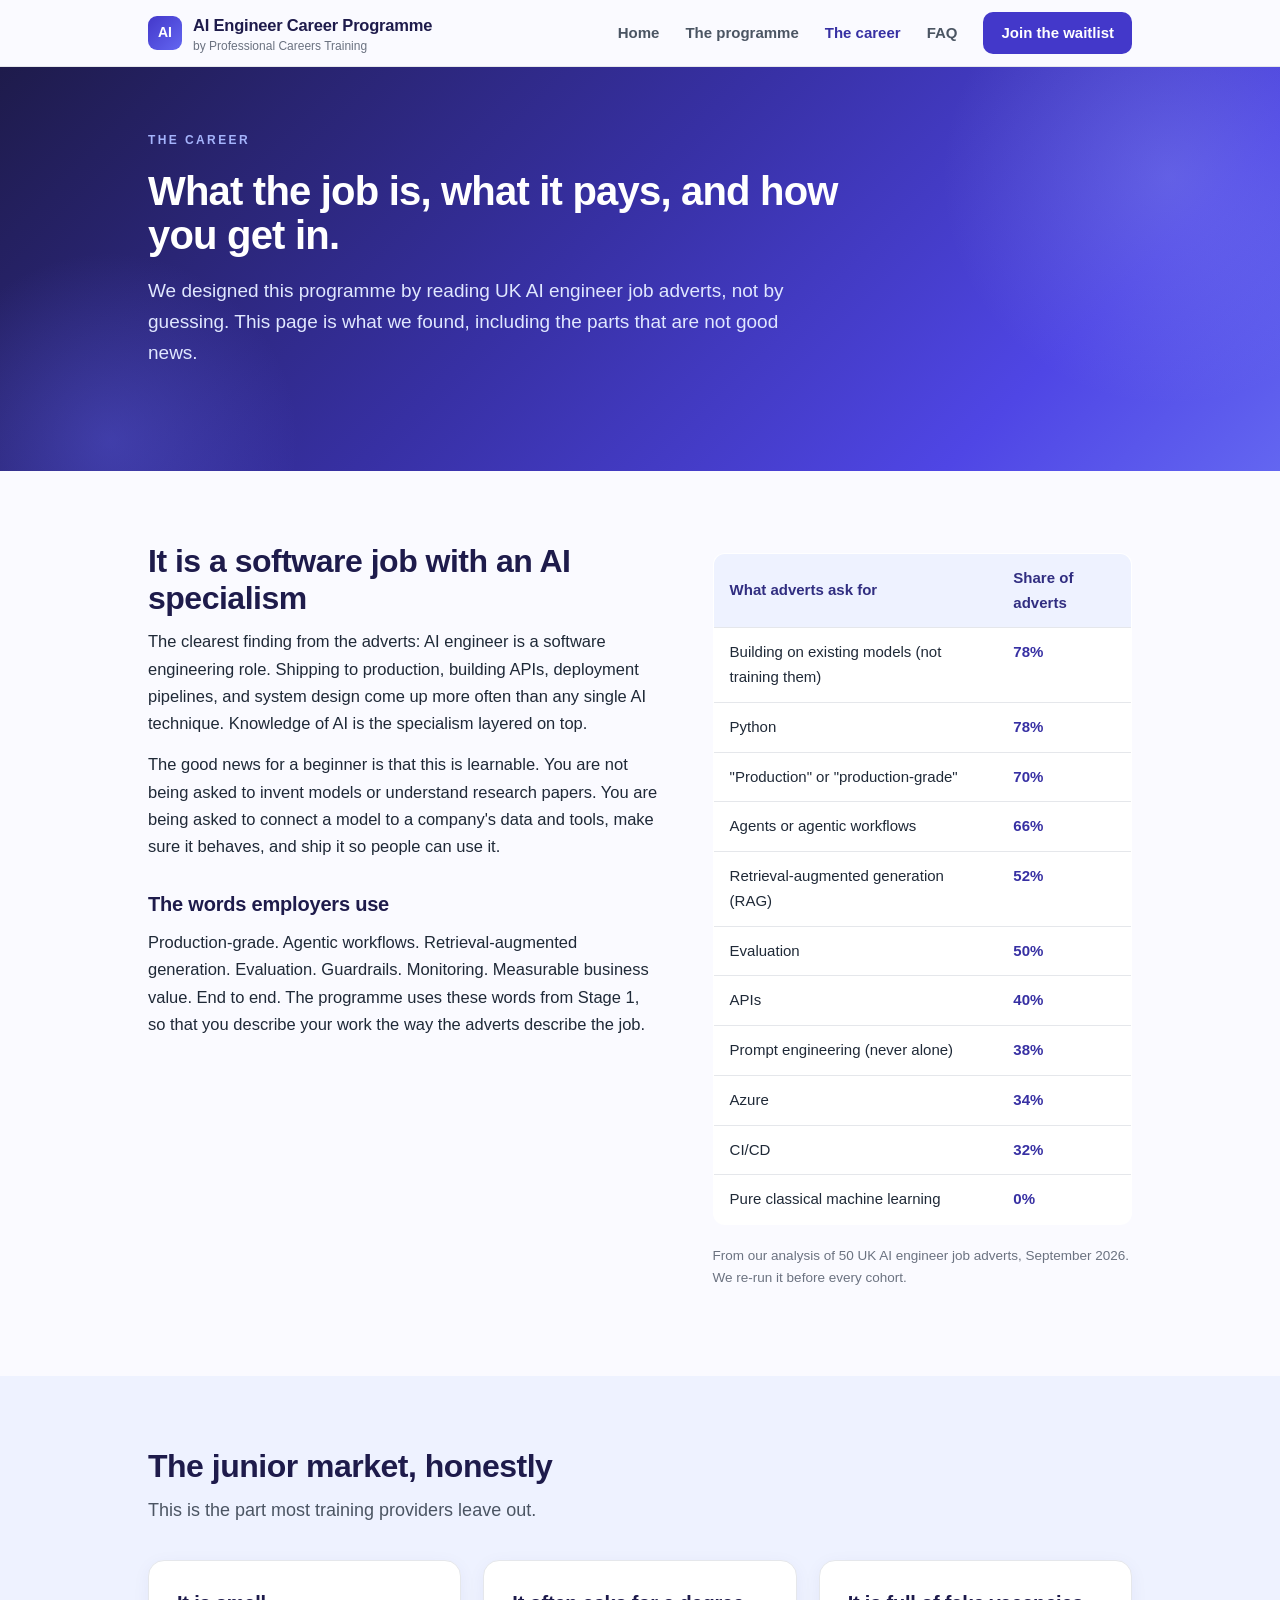
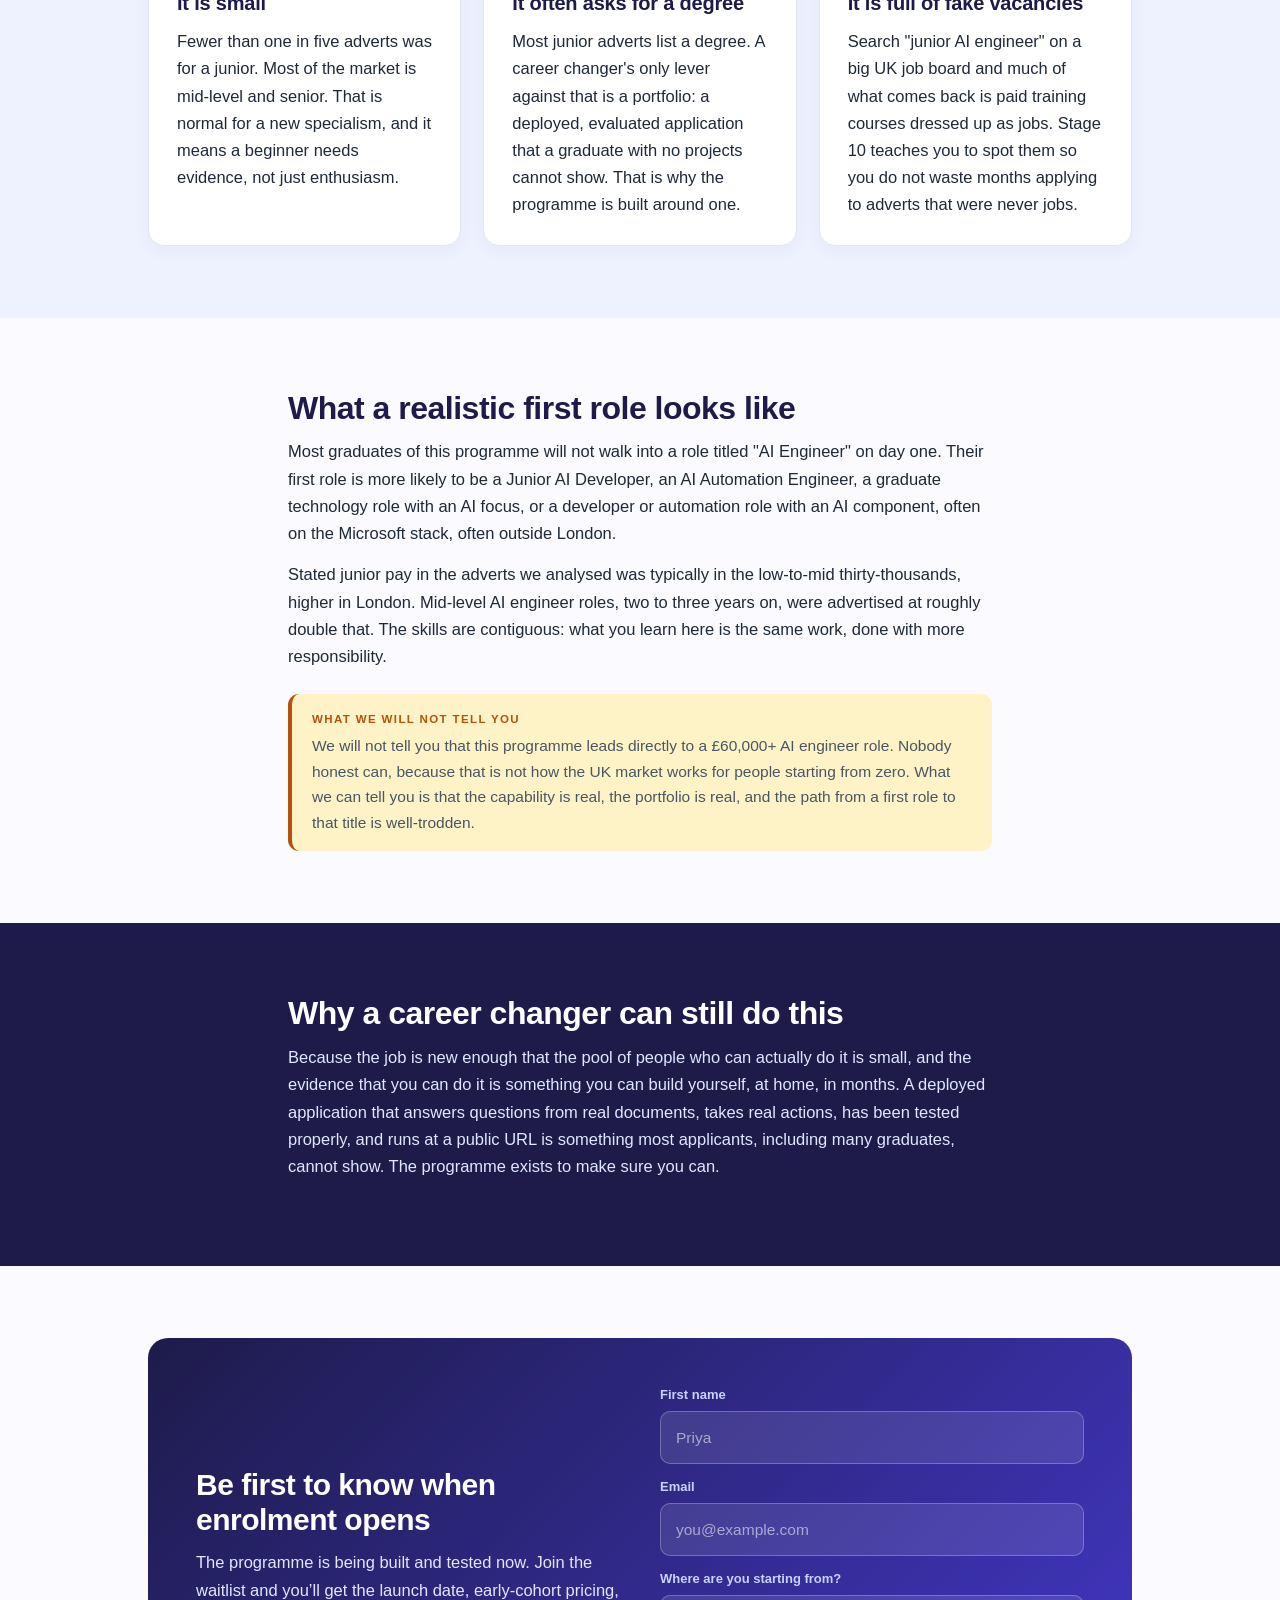
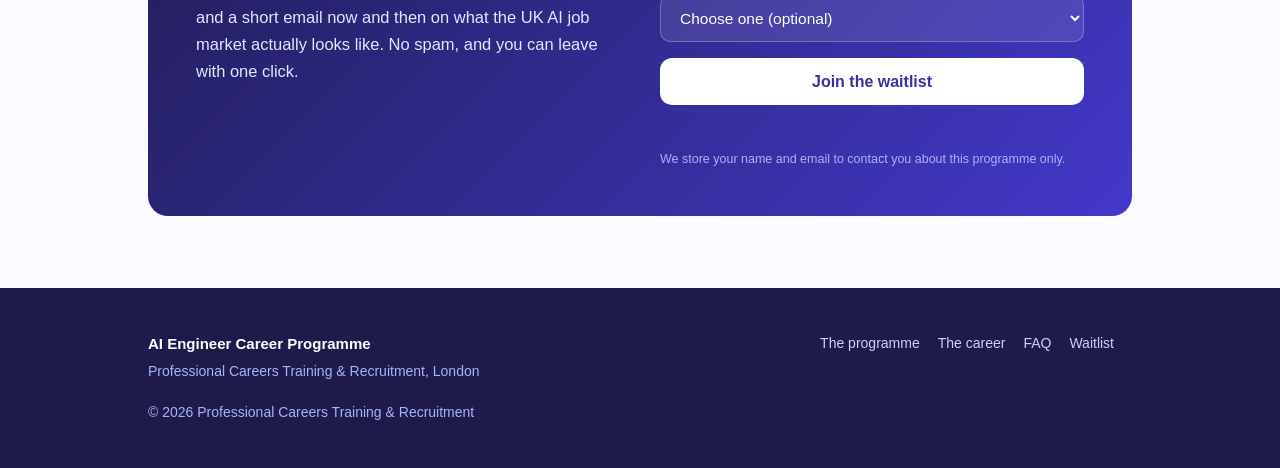
==== career.html @ 94e8b1e7 "Add files via upload" ====
<!DOCTYPE html>
<html lang="en-GB">
<head>
<meta charset="UTF-8">
<meta name="viewport" content="width=device-width, initial-scale=1.0">
<title>The AI engineer career in the UK — an honest picture for beginners</title>
<meta name="description" content="What UK AI engineer jobs really involve, what juniors are paid, why the junior market is hard, and how a career changer gets in anyway. Based on an analysis of real job adverts.">
<meta property="og:title" content="The AI engineer career in the UK — an honest picture for beginners">
<meta property="og:description" content="What UK AI engineer jobs really involve, what juniors are paid, why the junior market is hard, and how a career changer gets in anyway. Based on an analysis of real job adverts.">
<meta property="og:type" content="website">
<link rel="icon" href="/favicon.svg" type="image/svg+xml">
<link rel="stylesheet" href="/styles.css">
</head>
<body>
<header class="nav"><div class="wrap">
  <a class="brand" href="/">
    <span class="mark">AI</span>
    <span>AI Engineer Career Programme<small>by Professional Careers Training</small></span>
  </a>
  <button class="menu-btn" aria-expanded="false" aria-controls="nav-links">Menu</button>
  <nav class="links" id="nav-links">
    <a href="/" >Home</a>
    <a href="/programme" >The programme</a>
    <a href="/career" aria-current="page">The career</a>
    <a href="/faq" >FAQ</a>
    <a class="cta" href="/#waitlist">Join the waitlist</a>
  </nav>
</div></header>

<div class="cover short"><div class="wrap">
  <div class="kicker">The career</div>
  <h1>What the job is, what it pays, and how you get in.</h1>
  <p class="sub">We designed this programme by reading UK AI engineer job adverts, not by guessing. This page is what we found, including the parts that are not good news.</p>
</div></div>

<section><div class="wrap">
  <div class="split">
    <div>
      <h2>It is a software job with an AI specialism</h2>
      <p>The clearest finding from the adverts: AI engineer is a software engineering role. Shipping to production, building APIs, deployment pipelines, and system design come up more often than any single AI technique. Knowledge of AI is the specialism layered on top.</p>
      <p>The good news for a beginner is that this is learnable. You are not being asked to invent models or understand research papers. You are being asked to connect a model to a company's data and tools, make sure it behaves, and ship it so people can use it.</p>
      <h3 style="margin-top:28px">The words employers use</h3>
      <p>Production-grade. Agentic workflows. Retrieval-augmented generation. Evaluation. Guardrails. Monitoring. Measurable business value. End to end. The programme uses these words from Stage 1, so that you describe your work the way the adverts describe the job.</p>
    </div>
    <div>
      <div class="tablewrap"><table>
        <tr><th>What adverts ask for</th><th>Share of adverts</th></tr>
        <tr><td>Building on existing models (not training them)</td><td class="pct">78%</td></tr>
        <tr><td>Python</td><td class="pct">78%</td></tr>
        <tr><td>"Production" or "production-grade"</td><td class="pct">70%</td></tr>
        <tr><td>Agents or agentic workflows</td><td class="pct">66%</td></tr>
        <tr><td>Retrieval-augmented generation (RAG)</td><td class="pct">52%</td></tr>
        <tr><td>Evaluation</td><td class="pct">50%</td></tr>
        <tr><td>APIs</td><td class="pct">40%</td></tr>
        <tr><td>Prompt engineering (never alone)</td><td class="pct">38%</td></tr>
        <tr><td>Azure</td><td class="pct">34%</td></tr>
        <tr><td>CI/CD</td><td class="pct">32%</td></tr>
        <tr><td>Pure classical machine learning</td><td class="pct">0%</td></tr>
      </table></div>
      <p style="font-size:13.5px;color:var(--ink-faint)">From our analysis of 50 UK AI engineer job adverts, September 2026. We re-run it before every cohort.</p>
    </div>
  </div>
</div></section>

<section class="tint"><div class="wrap">
  <h2>The junior market, honestly</h2>
  <p class="lede">This is the part most training providers leave out.</p>
  <div class="grid c3">
    <div class="card"><h3>It is small</h3><p>Fewer than one in five adverts was for a junior. Most of the market is mid-level and senior. That is normal for a new specialism, and it means a beginner needs evidence, not just enthusiasm.</p></div>
    <div class="card"><h3>It often asks for a degree</h3><p>Most junior adverts list a degree. A career changer's only lever against that is a portfolio: a deployed, evaluated application that a graduate with no projects cannot show. That is why the programme is built around one.</p></div>
    <div class="card"><h3>It is full of fake vacancies</h3><p>Search "junior AI engineer" on a big UK job board and much of what comes back is paid training courses dressed up as jobs. Stage 10 teaches you to spot them so you do not waste months applying to adverts that were never jobs.</p></div>
  </div>
</div></section>

<section><div class="wrap narrow">
  <h2>What a realistic first role looks like</h2>
  <p>Most graduates of this programme will not walk into a role titled "AI Engineer" on day one. Their first role is more likely to be a Junior AI Developer, an AI Automation Engineer, a graduate technology role with an AI focus, or a developer or automation role with an AI component, often on the Microsoft stack, often outside London.</p>
  <p>Stated junior pay in the adverts we analysed was typically in the low-to-mid thirty-thousands, higher in London. Mid-level AI engineer roles, two to three years on, were advertised at roughly double that. The skills are contiguous: what you learn here is the same work, done with more responsibility.</p>
  <div class="note warn" style="margin-top:24px">
    <div class="nt">What we will not tell you</div>
    <p>We will not tell you that this programme leads directly to a &pound;60,000+ AI engineer role. Nobody honest can, because that is not how the UK market works for people starting from zero. What we can tell you is that the capability is real, the portfolio is real, and the path from a first role to that title is well-trodden.</p>
  </div>
</div></section>

<section class="dark"><div class="wrap narrow">
  <h2>Why a career changer can still do this</h2>
  <p>Because the job is new enough that the pool of people who can actually do it is small, and the evidence that you can do it is something you can build yourself, at home, in months. A deployed application that answers questions from real documents, takes real actions, has been tested properly, and runs at a public URL is something most applicants, including many graduates, cannot show. The programme exists to make sure you can.</p>
</div></section>

<section id="waitlist"><div class="wrap">
  <div class="waitlist">
    <div>
      <h2>Be first to know when enrolment opens</h2>
      <p>The programme is being built and tested now. Join the waitlist and you’ll get the launch date, early-cohort pricing, and a short email now and then on what the UK AI job market actually looks like. No spam, and you can leave with one click.</p>
    </div>
    <form class="form" id="waitlist-form" novalidate>
      <div class="hp" aria-hidden="true"><input type="text" name="website" tabindex="-1" autocomplete="off"></div>
      <div><label for="wl-name">First name</label><input id="wl-name" name="first_name" type="text" placeholder="Priya" autocomplete="given-name" required></div>
      <div><label for="wl-email">Email</label><input id="wl-email" name="email" type="email" placeholder="you@example.com" autocomplete="email" required></div>
      <div><label for="wl-bg">Where are you starting from?</label>
        <select id="wl-bg" name="background">
          <option value="">Choose one (optional)</option>
          <option>No technical background</option>
          <option>Some Excel or data experience</option>
          <option>Data analyst or similar</option>
          <option>Software developer</option>
          <option>Student or recent graduate</option>
          <option>Other</option>
        </select>
      </div>
      <button class="btn" type="submit">Join the waitlist</button>
      <div class="msg" role="status" aria-live="polite"></div>
      <div class="fine">We store your name and email to contact you about this programme only.</div>
    </form>
  </div>
</div></section>
<footer><div class="wrap">
  <div><b>AI Engineer Career Programme</b>Professional Careers Training &amp; Recruitment, London</div>
  <div><a href="/programme">The programme</a><a href="/career">The career</a><a href="/faq">FAQ</a><a href="/#waitlist">Waitlist</a></div>
  <div>&copy; 2026 Professional Careers Training &amp; Recruitment</div>
</div></footer>
<script src="/app.js"></script>
</body>
</html>
---- styles.css ----
:root{
  --indigo-950:#1e1b4b; --indigo-900:#312e81; --indigo-800:#3730a3; --indigo-700:#4338ca;
  --indigo-600:#4f46e5; --indigo-500:#6366f1; --indigo-400:#818cf8; --indigo-300:#a5b4fc;
  --indigo-100:#e0e7ff; --indigo-50:#eef2ff;
  --ink:#1f2937; --ink-soft:#4b5563; --ink-faint:#6b7280;
  --bg:#fafaff; --card:#ffffff; --line:#e5e7eb;
  --amber:#b45309; --amber-bg:#fef3c7; --green:#15803d; --green-bg:#dcfce7; --red:#b91c1c; --red-bg:#fee2e2;
}
*{box-sizing:border-box;margin:0;padding:0}
html{scroll-behavior:smooth;-webkit-text-size-adjust:100%}
body{font-family:'Segoe UI',-apple-system,BlinkMacSystemFont,'Inter',Roboto,Helvetica,Arial,sans-serif;color:var(--ink);background:var(--bg);line-height:1.65;font-size:16.5px}
.wrap{max-width:1040px;margin:0 auto;padding:0 28px}
.narrow{max-width:760px}
a{color:var(--indigo-700);text-decoration:none;border-bottom:1px solid var(--indigo-100)}
a:hover{border-bottom-color:var(--indigo-500)}
:focus-visible{outline:3px solid var(--indigo-400);outline-offset:3px;border-radius:4px}
img{max-width:100%}
p{margin-bottom:14px}
strong{font-weight:700;color:var(--indigo-950)}

/* nav */
.nav{position:sticky;top:0;z-index:20;background:rgba(250,250,255,.92);backdrop-filter:blur(10px);border-bottom:1px solid var(--line)}
.nav .wrap{display:flex;align-items:center;justify-content:space-between;height:66px}
.brand{display:flex;align-items:center;gap:11px;border:none;font-weight:800;color:var(--indigo-950);font-size:16.5px;letter-spacing:-.2px}
.brand .mark{width:34px;height:34px;border-radius:9px;background:linear-gradient(135deg,var(--indigo-700),var(--indigo-500));color:#fff;display:flex;align-items:center;justify-content:center;font-weight:800;font-size:14px;letter-spacing:0}
.brand small{display:block;font-weight:500;color:var(--ink-faint);font-size:12px;letter-spacing:0;line-height:1.2}
.links{display:flex;gap:26px;align-items:center}
.links a{border:none;font-weight:600;font-size:15px;color:var(--ink-soft);padding:6px 0}
.links a:hover,.links a[aria-current]{color:var(--indigo-800)}
.links a.cta{background:var(--indigo-700);color:#fff;padding:9px 18px;border-radius:10px}
.links a.cta:hover{background:var(--indigo-800)}
.menu-btn{display:none;background:none;border:1px solid var(--line);border-radius:8px;padding:8px 10px;font:inherit;font-weight:600;color:var(--indigo-900);cursor:pointer}

/* hero / cover */
.cover{background:linear-gradient(135deg,var(--indigo-950) 0%,var(--indigo-800) 45%,var(--indigo-600) 80%,var(--indigo-500) 100%);color:#fff;padding:88px 0 96px;position:relative;overflow:hidden}
.cover::after{content:"";position:absolute;top:-120px;right:-120px;width:460px;height:460px;border-radius:50%;background:radial-gradient(circle,rgba(165,180,252,.25),transparent 70%)}
.cover::before{content:"";position:absolute;bottom:-160px;left:-80px;width:380px;height:380px;border-radius:50%;background:radial-gradient(circle,rgba(99,102,241,.35),transparent 70%)}
.cover .wrap{position:relative;z-index:1}
.cover .kicker{letter-spacing:.2em;text-transform:uppercase;font-size:12px;color:var(--indigo-300);font-weight:600;margin-bottom:18px}
.cover h1{font-size:48px;line-height:1.1;font-weight:800;max-width:760px;margin-bottom:18px;letter-spacing:-.8px}
.cover .sub{font-size:19px;color:var(--indigo-100);max-width:660px;font-weight:400;margin-bottom:30px}
.cover.short{padding:64px 0 72px}
.cover.short h1{font-size:40px}
.btn{display:inline-block;border:none;font-weight:700;font-size:16px;padding:14px 26px;border-radius:12px;background:#fff;color:var(--indigo-800);cursor:pointer;font-family:inherit;line-height:1.2;transition:transform .12s ease}
.btn:hover{transform:translateY(-1px);border:none}
.btn.primary{background:var(--indigo-700);color:#fff}
.btn.primary:hover{background:var(--indigo-800)}
.btn.ghost{background:transparent;color:#fff;border:1.5px solid rgba(255,255,255,.55);margin-left:10px}
.btn.ghost:hover{border-color:#fff}
.cover .meta{display:flex;gap:34px;flex-wrap:wrap;font-size:13.5px;color:var(--indigo-300);margin-top:40px}
.cover .meta b{color:#fff;font-weight:600;display:block;font-size:15px}

/* stat strip */
.strip{background:var(--card);border:1px solid var(--line);border-radius:16px;padding:22px 30px;margin:-52px auto 0;position:relative;z-index:2;box-shadow:0 12px 40px rgba(49,46,129,.10);display:flex;flex-wrap:wrap}
.strip .cell{padding:8px 22px;border-left:1px solid var(--line);flex:1;min-width:150px}
.strip .cell:first-child{border-left:none;padding-left:0}
.strip .v{font-size:26px;font-weight:800;color:var(--indigo-800);letter-spacing:-.5px;line-height:1.1}
.strip .l{font-size:13px;color:var(--ink-faint);margin-top:4px;line-height:1.35}

/* sections */
section{padding:72px 0}
section.tint{background:var(--indigo-50)}
section.dark{background:var(--indigo-950);color:var(--indigo-100)}
section.dark h2{color:#fff}
section.dark p{color:var(--indigo-100)}
h2{font-size:32px;font-weight:800;color:var(--indigo-950);letter-spacing:-.5px;line-height:1.15;margin-bottom:12px;max-width:720px}
h3{font-size:20px;font-weight:800;color:var(--indigo-950);letter-spacing:-.2px;margin-bottom:8px}
p.lede{color:var(--ink-soft);font-size:18px;margin-bottom:34px;max-width:680px}
.grid{display:grid;gap:22px}
.grid.c2{grid-template-columns:repeat(2,1fr)}
.grid.c3{grid-template-columns:repeat(3,1fr)}
.card{background:var(--card);border:1px solid var(--line);border-radius:16px;padding:26px 28px;box-shadow:0 4px 18px rgba(49,46,129,.05)}
.card p:last-child{margin-bottom:0}
.card .ic{width:40px;height:40px;border-radius:10px;background:var(--indigo-50);border:1px solid var(--indigo-100);color:var(--indigo-700);display:flex;align-items:center;justify-content:center;font-weight:800;margin-bottom:16px;font-size:15px}
ul.plain{list-style:none}
ul.plain li{position:relative;padding-left:26px;margin-bottom:9px}
ul.plain li::before{content:"";position:absolute;left:0;top:10px;width:14px;height:14px;border-radius:50%;background:var(--indigo-500);border:3px solid var(--indigo-100)}

/* two-column intro */
.split{display:grid;grid-template-columns:1.1fr .9fr;gap:52px;align-items:start}
.quote{background:linear-gradient(135deg,var(--indigo-950),var(--indigo-700));color:#fff;border-radius:16px;padding:32px 34px}
.quote .vt{font-size:12px;letter-spacing:.2em;text-transform:uppercase;color:var(--indigo-300);font-weight:700;margin-bottom:12px}
.quote p{color:var(--indigo-100);font-size:17px;margin-bottom:12px}
.quote p.big{color:#fff;font-size:21px;font-weight:700;line-height:1.4;letter-spacing:-.2px}
.quote p:last-child{margin-bottom:0}

/* journey */
.journey{position:relative;padding-left:34px;margin-top:10px}
.journey::before{content:"";position:absolute;left:13px;top:8px;bottom:8px;width:3px;border-radius:3px;background:linear-gradient(180deg,var(--indigo-300),var(--indigo-700))}
.module{position:relative;background:var(--card);border:1px solid var(--line);border-radius:16px;padding:28px 32px;margin-bottom:24px;box-shadow:0 4px 18px rgba(49,46,129,.05)}
.module::before{content:"";position:absolute;left:-27px;top:34px;width:15px;height:15px;border-radius:50%;background:var(--indigo-500);border:3px solid var(--indigo-100)}
.module .head{display:flex;align-items:flex-start;gap:16px;margin-bottom:10px;flex-wrap:wrap}
.module .num{background:linear-gradient(135deg,var(--indigo-700),var(--indigo-500));color:#fff;font-weight:800;font-size:17px;width:44px;height:44px;border-radius:12px;display:flex;align-items:center;justify-content:center;flex-shrink:0}
.module h3{font-size:22px;font-weight:800;letter-spacing:-.3px;color:var(--indigo-950);line-height:1.25;flex:1;min-width:220px;margin:0}
.module h3 .tag{display:block;font-size:12.5px;font-weight:700;letter-spacing:.1em;text-transform:uppercase;color:var(--indigo-500);margin-bottom:3px}
.chip{display:inline-block;font-size:12px;font-weight:700;color:var(--indigo-700);background:var(--indigo-50);border:1px solid var(--indigo-100);border-radius:20px;padding:4px 13px;white-space:nowrap;margin-top:6px}
.chip.flag{background:var(--indigo-700);color:#fff;border-color:var(--indigo-700)}
.module p{margin-bottom:12px}
.module ul{margin:0 0 12px 20px}
.module li{margin-bottom:4px}
.build{border-radius:11px;padding:13px 18px;margin-top:12px;border-left:4px solid var(--green);background:var(--green-bg);font-size:15px}
.build .nt{font-size:11.5px;font-weight:800;letter-spacing:.12em;text-transform:uppercase;color:var(--green);margin-bottom:3px}
.build p{margin:0;color:var(--ink-soft)}
.note{border-radius:11px;padding:16px 20px;border-left:4px solid var(--indigo-600);background:var(--indigo-50);font-size:15.5px}
.note.warn{border-color:var(--amber);background:var(--amber-bg)}
.note .nt{font-size:11.5px;font-weight:800;letter-spacing:.12em;text-transform:uppercase;color:var(--indigo-700);margin-bottom:4px}
.note.warn .nt{color:var(--amber)}
.note p{margin:0;color:var(--ink-soft)}

/* tables */
table{width:100%;border-collapse:collapse;font-size:15px;margin:10px 0 20px;background:var(--card);border:1px solid var(--line);border-radius:12px;overflow:hidden}
th{text-align:left;background:var(--indigo-50);color:var(--indigo-900);font-weight:700;padding:12px 16px;border-bottom:1px solid var(--line)}
td{padding:12px 16px;border-bottom:1px solid var(--line);vertical-align:top}
tr:last-child td{border-bottom:none}
td.pct{white-space:nowrap;color:var(--indigo-800);font-weight:700}
.tablewrap{overflow-x:auto}

/* faq */
details{background:var(--card);border:1px solid var(--line);border-radius:14px;margin-bottom:12px;padding:0 24px}
summary{cursor:pointer;font-weight:700;color:var(--indigo-950);padding:18px 0;list-style:none;display:flex;justify-content:space-between;gap:16px;font-size:17px}
summary::-webkit-details-marker{display:none}
summary::after{content:"+";color:var(--indigo-500);font-weight:800;font-size:22px;line-height:1}
details[open] summary::after{content:"–"}
details .body{padding:0 0 20px;color:var(--ink-soft)}
details .body p:last-child{margin-bottom:0}

/* waitlist */
.waitlist{background:linear-gradient(135deg,var(--indigo-950),var(--indigo-700));color:#fff;border-radius:20px;padding:46px 48px;display:grid;grid-template-columns:1fr 1fr;gap:40px;align-items:center}
.waitlist h2{color:#fff;font-size:30px}
.waitlist p{color:var(--indigo-100);margin-bottom:0}
.form{display:grid;gap:12px}
.form label{font-size:13px;font-weight:700;color:var(--indigo-200,#c7d2fe);display:block;margin-bottom:5px}
.form input,.form select{width:100%;padding:13px 15px;border-radius:10px;border:1px solid rgba(255,255,255,.25);background:rgba(255,255,255,.1);color:#fff;font:inherit;font-size:15.5px}
.form input::placeholder{color:rgba(255,255,255,.55)}
.form select option{color:var(--ink)}
.form input:focus,.form select:focus{outline:2px solid #fff;outline-offset:1px;background:rgba(255,255,255,.16)}
.form .btn{margin-top:4px;width:100%}
.form .msg{font-size:14px;min-height:20px;color:var(--indigo-100)}
.form .msg.ok{color:#bbf7d0;font-weight:600}
.form .msg.err{color:#fecaca;font-weight:600}
.form .fine{font-size:12.5px;color:var(--indigo-300)}
.hp{position:absolute;left:-9999px;opacity:0;height:0;width:0}

/* footer */
footer{background:var(--indigo-950);color:var(--indigo-300);padding:44px 0;font-size:14px}
footer .wrap{display:flex;justify-content:space-between;flex-wrap:wrap;gap:18px;align-items:flex-start}
footer b{color:#fff;display:block;margin-bottom:4px;font-size:15px}
footer a{color:var(--indigo-200,#c7d2fe);border:none;margin-right:18px}
footer a:hover{color:#fff}

@media (max-width:860px){
  .grid.c2,.grid.c3,.split,.waitlist{grid-template-columns:1fr}
  .cover h1{font-size:36px}
  .cover.short h1{font-size:32px}
  .cover{padding:64px 0 76px}
  section{padding:54px 0}
  h2{font-size:27px}
  .journey{padding-left:0}
  .journey::before,.module::before{display:none}
  .module{padding:22px 22px}
  .waitlist{padding:34px 26px}
  .strip{padding:16px 20px}
  .strip .cell{min-width:45%;padding:10px 14px}
  .strip .cell:first-child{padding-left:14px}
  .links{display:none;position:absolute;top:66px;left:0;right:0;background:#fff;flex-direction:column;align-items:stretch;gap:0;border-bottom:1px solid var(--line);padding:8px 28px 16px}
  .links.open{display:flex}
  .links a{padding:12px 0;border-bottom:1px solid var(--line)}
  .links a.cta{margin-top:12px;text-align:center;border:none}
  .menu-btn{display:block}
  .btn.ghost{margin-left:0;margin-top:10px}
}
@media (prefers-reduced-motion:reduce){html{scroll-behavior:auto}.btn{transition:none}}
@media (max-width:860px){.brand{font-size:14.5px}.brand small{display:none}.nav .wrap{height:60px}.links{top:60px}}
.cover .meta{max-width:820px}
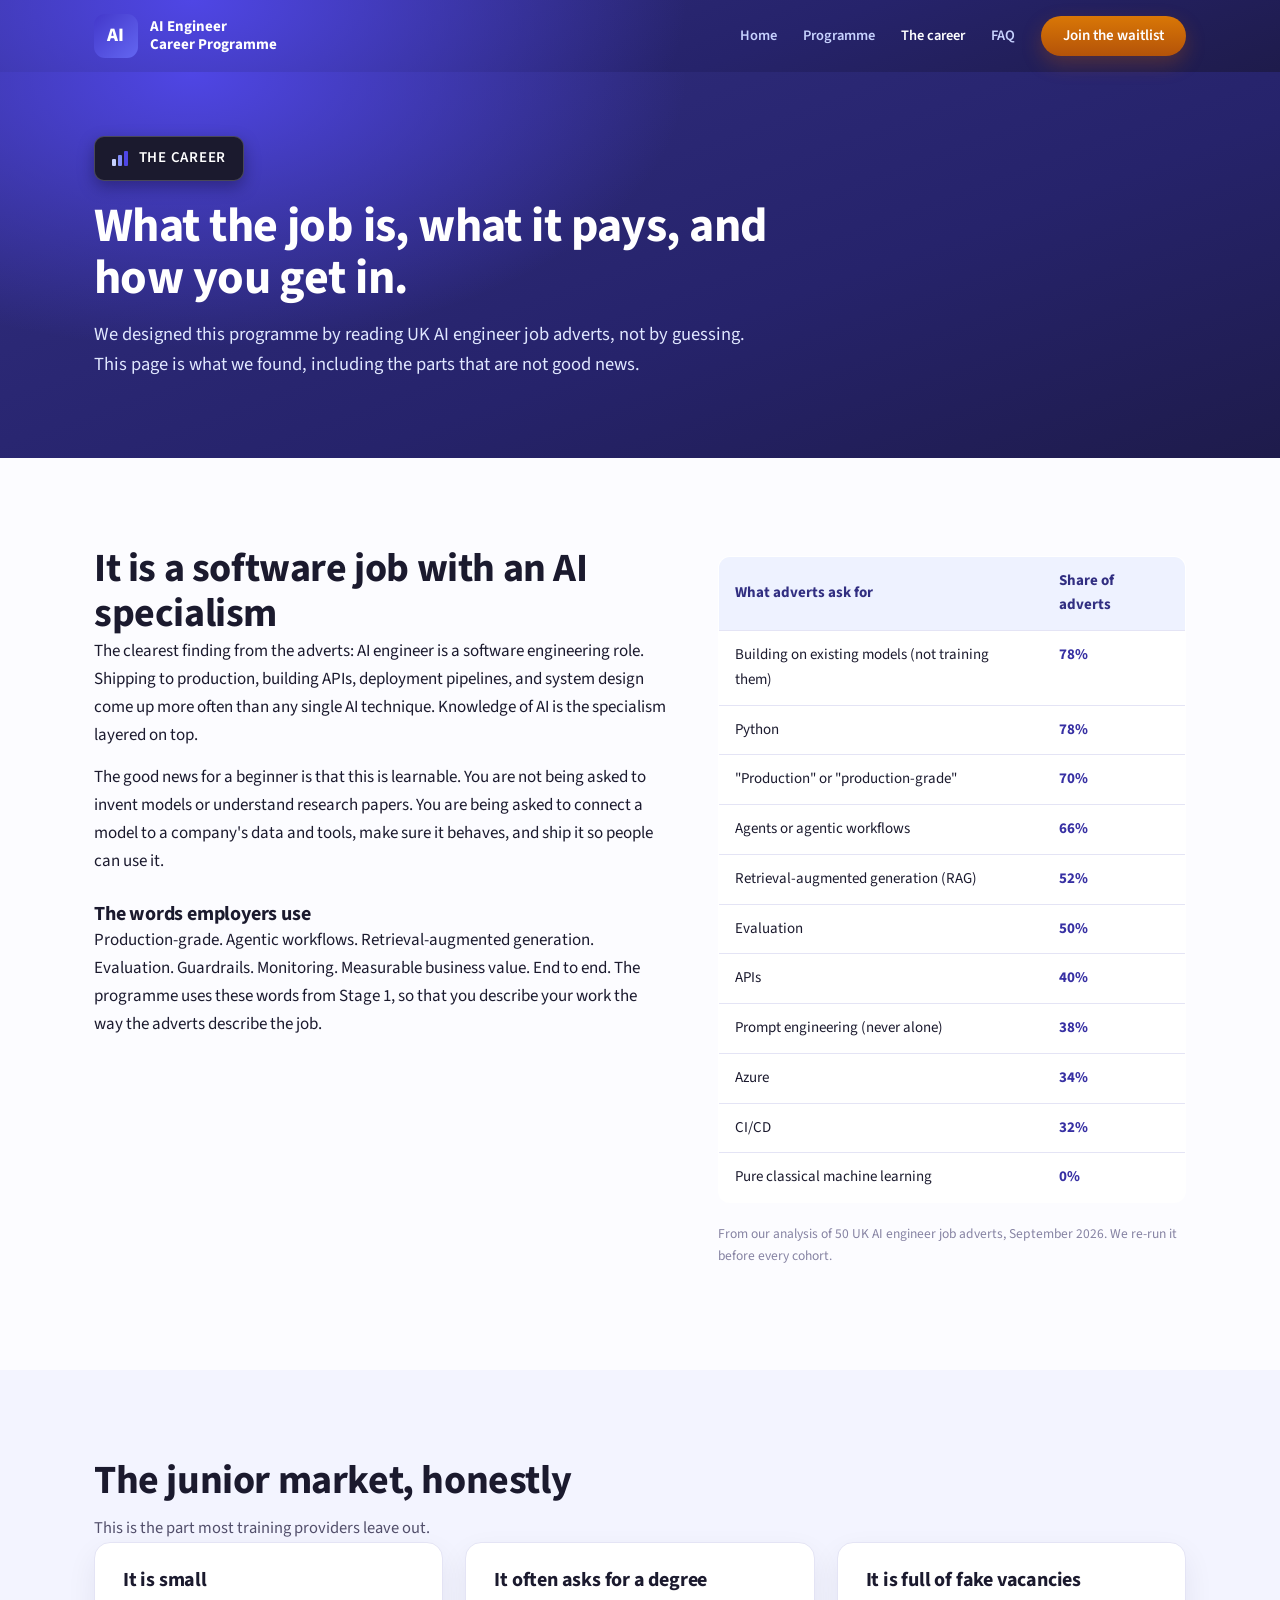
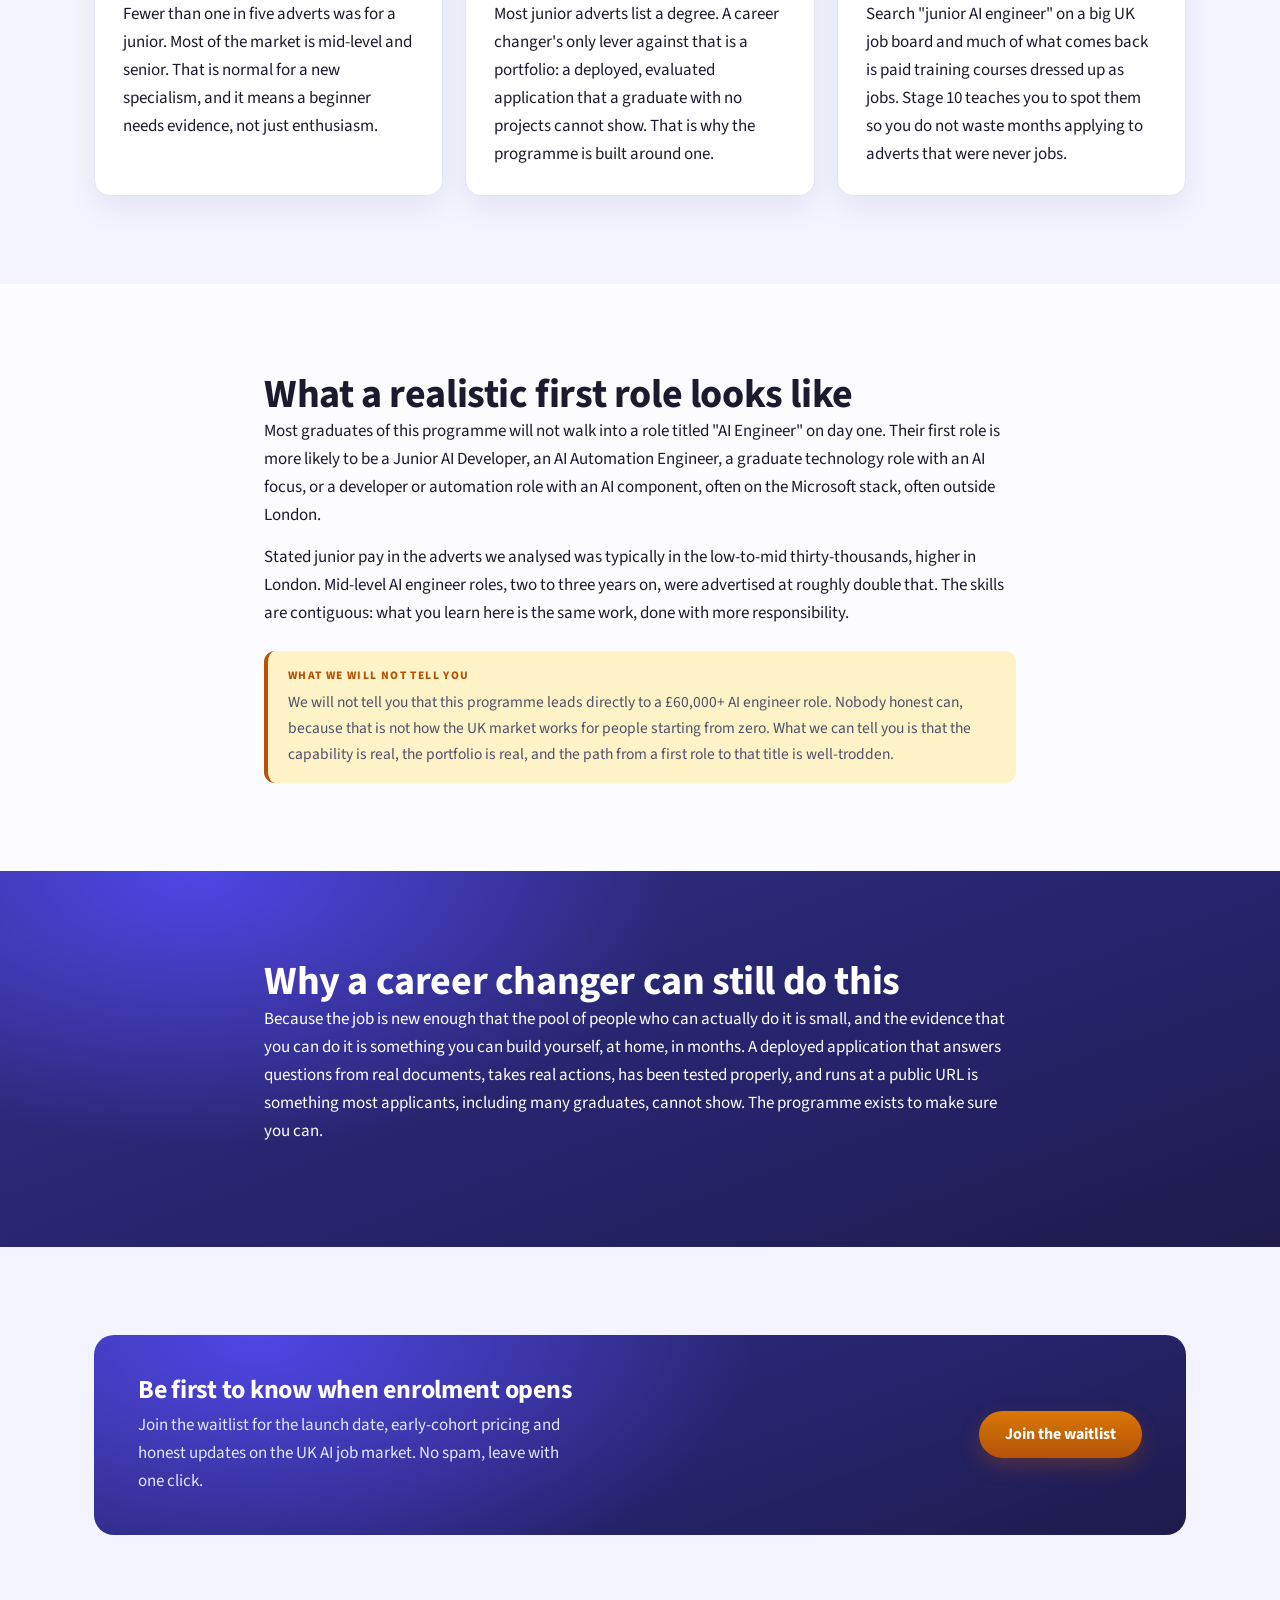
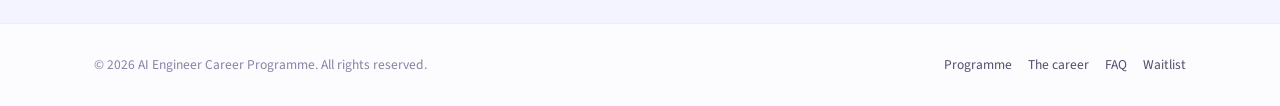
==== commit 661dd5f6: "Sync repo with live Vercel production deploy Updates pages, styles and script, and adds waitlist pag" ====
--- a/career.html
+++ b/career.html
@@ -8,117 +8,91 @@
 <meta property="og:title" content="The AI engineer career in the UK — an honest picture for beginners">
 <meta property="og:description" content="What UK AI engineer jobs really involve, what juniors are paid, why the junior market is hard, and how a career changer gets in anyway. Based on an analysis of real job adverts.">
 <meta property="og:type" content="website">
+<meta property="og:image" content="/img/hero.jpg">
 <link rel="icon" href="/favicon.svg" type="image/svg+xml">
+<link rel="preconnect" href="https://fonts.googleapis.com">
+<link rel="preconnect" href="https://fonts.gstatic.com" crossorigin>
+<link href="https://fonts.googleapis.com/css2?family=Source+Sans+3:ital,wght@0,300..800;1,400&display=swap" rel="stylesheet">
 <link rel="stylesheet" href="/styles.css">
 </head>
 <body>
-<header class="nav"><div class="wrap">
-  <a class="brand" href="/">
-    <span class="mark">AI</span>
-    <span>AI Engineer Career Programme<small>by Professional Careers Training</small></span>
-  </a>
+<header class="site-header"><div class="container">
+  <a class="logo" href="/" aria-label="AI Engineer Career Programme home"><span class="mark" aria-hidden="true">AI</span><span class="name">AI Engineer<br>Career Programme</span></a>
   <button class="menu-btn" aria-expanded="false" aria-controls="nav-links">Menu</button>
-  <nav class="links" id="nav-links">
-    <a href="/" >Home</a>
-    <a href="/programme" >The programme</a>
+  <nav id="nav-links">
+    <a href="/">Home</a>
+    <a href="/programme">Programme</a>
     <a href="/career" aria-current="page">The career</a>
-    <a href="/faq" >FAQ</a>
-    <a class="cta" href="/#waitlist">Join the waitlist</a>
+    <a href="/faq">FAQ</a>
+    <a class="btn btn-accent" href="/waitlist">Join the waitlist</a>
   </nav>
 </div></header>
-
-<div class="cover short"><div class="wrap">
-  <div class="kicker">The career</div>
-  <h1>What the job is, what it pays, and how you get in.</h1>
-  <p class="sub">We designed this programme by reading UK AI engineer job adverts, not by guessing. This page is what we found, including the parts that are not good news.</p>
+<div class="cover"><div class="container">
+<span class="badge on-dark"><i><span></span><span></span><span></span></i>The career</span>
+<h1>What the job is, what it pays, and how you get in.</h1>
+<p class="sub">We designed this programme by reading UK AI engineer job adverts, not by guessing. This page is what we found, including the parts that are not good news.</p>
 </div></div>
-
-<section><div class="wrap">
-  <div class="split">
-    <div>
-      <h2>It is a software job with an AI specialism</h2>
-      <p>The clearest finding from the adverts: AI engineer is a software engineering role. Shipping to production, building APIs, deployment pipelines, and system design come up more often than any single AI technique. Knowledge of AI is the specialism layered on top.</p>
-      <p>The good news for a beginner is that this is learnable. You are not being asked to invent models or understand research papers. You are being asked to connect a model to a company's data and tools, make sure it behaves, and ship it so people can use it.</p>
-      <h3 style="margin-top:28px">The words employers use</h3>
-      <p>Production-grade. Agentic workflows. Retrieval-augmented generation. Evaluation. Guardrails. Monitoring. Measurable business value. End to end. The programme uses these words from Stage 1, so that you describe your work the way the adverts describe the job.</p>
-    </div>
-    <div>
-      <div class="tablewrap"><table>
-        <tr><th>What adverts ask for</th><th>Share of adverts</th></tr>
-        <tr><td>Building on existing models (not training them)</td><td class="pct">78%</td></tr>
-        <tr><td>Python</td><td class="pct">78%</td></tr>
-        <tr><td>"Production" or "production-grade"</td><td class="pct">70%</td></tr>
-        <tr><td>Agents or agentic workflows</td><td class="pct">66%</td></tr>
-        <tr><td>Retrieval-augmented generation (RAG)</td><td class="pct">52%</td></tr>
-        <tr><td>Evaluation</td><td class="pct">50%</td></tr>
-        <tr><td>APIs</td><td class="pct">40%</td></tr>
-        <tr><td>Prompt engineering (never alone)</td><td class="pct">38%</td></tr>
-        <tr><td>Azure</td><td class="pct">34%</td></tr>
-        <tr><td>CI/CD</td><td class="pct">32%</td></tr>
-        <tr><td>Pure classical machine learning</td><td class="pct">0%</td></tr>
-      </table></div>
-      <p style="font-size:13.5px;color:var(--ink-faint)">From our analysis of 50 UK AI engineer job adverts, September 2026. We re-run it before every cohort.</p>
-    </div>
+<section><div class="container">
+<div class="split">
+<div>
+<h2>It is a software job with an AI specialism</h2>
+<p>The clearest finding from the adverts: AI engineer is a software engineering role. Shipping to production, building APIs, deployment pipelines, and system design come up more often than any single AI technique. Knowledge of AI is the specialism layered on top.</p>
+<p>The good news for a beginner is that this is learnable. You are not being asked to invent models or understand research papers. You are being asked to connect a model to a company's data and tools, make sure it behaves, and ship it so people can use it.</p>
+<h3 style="margin-top:28px">The words employers use</h3>
+<p>Production-grade. Agentic workflows. Retrieval-augmented generation. Evaluation. Guardrails. Monitoring. Measurable business value. End to end. The programme uses these words from Stage 1, so that you describe your work the way the adverts describe the job.</p>
+</div>
+<div>
+<div class="tablewrap"><table>
+<tr><th>What adverts ask for</th><th>Share of adverts</th></tr>
+<tr><td>Building on existing models (not training them)</td><td class="pct">78%</td></tr>
+<tr><td>Python</td><td class="pct">78%</td></tr>
+<tr><td>"Production" or "production-grade"</td><td class="pct">70%</td></tr>
+<tr><td>Agents or agentic workflows</td><td class="pct">66%</td></tr>
+<tr><td>Retrieval-augmented generation (RAG)</td><td class="pct">52%</td></tr>
+<tr><td>Evaluation</td><td class="pct">50%</td></tr>
+<tr><td>APIs</td><td class="pct">40%</td></tr>
+<tr><td>Prompt engineering (never alone)</td><td class="pct">38%</td></tr>
+<tr><td>Azure</td><td class="pct">34%</td></tr>
+<tr><td>CI/CD</td><td class="pct">32%</td></tr>
+<tr><td>Pure classical machine learning</td><td class="pct">0%</td></tr>
+</table></div>
+<p style="font-size:13.5px;color:var(--ink-faint)">From our analysis of 50 UK AI engineer job adverts, September 2026. We re-run it before every cohort.</p>
+</div>
+</div>
+</div></section>
+<section class="tint"><div class="container">
+<h2>The junior market, honestly</h2>
+<p class="lede">This is the part most training providers leave out.</p>
+<div class="grid c3">
+<div class="card"><h3>It is small</h3><p>Fewer than one in five adverts was for a junior. Most of the market is mid-level and senior. That is normal for a new specialism, and it means a beginner needs evidence, not just enthusiasm.</p></div>
+<div class="card"><h3>It often asks for a degree</h3><p>Most junior adverts list a degree. A career changer's only lever against that is a portfolio: a deployed, evaluated application that a graduate with no projects cannot show. That is why the programme is built around one.</p></div>
+<div class="card"><h3>It is full of fake vacancies</h3><p>Search "junior AI engineer" on a big UK job board and much of what comes back is paid training courses dressed up as jobs. Stage 10 teaches you to spot them so you do not waste months applying to adverts that were never jobs.</p></div>
+</div>
+</div></section>
+<section><div class="container narrow">
+<h2>What a realistic first role looks like</h2>
+<p>Most graduates of this programme will not walk into a role titled "AI Engineer" on day one. Their first role is more likely to be a Junior AI Developer, an AI Automation Engineer, a graduate technology role with an AI focus, or a developer or automation role with an AI component, often on the Microsoft stack, often outside London.</p>
+<p>Stated junior pay in the adverts we analysed was typically in the low-to-mid thirty-thousands, higher in London. Mid-level AI engineer roles, two to three years on, were advertised at roughly double that. The skills are contiguous: what you learn here is the same work, done with more responsibility.</p>
+<div class="note warn" style="margin-top:24px">
+<div class="nt">What we will not tell you</div>
+<p>We will not tell you that this programme leads directly to a &pound;60,000+ AI engineer role. Nobody honest can, because that is not how the UK market works for people starting from zero. What we can tell you is that the capability is real, the portfolio is real, and the path from a first role to that title is well-trodden.</p>
+</div>
+</div></section>
+<section class="dark"><div class="container narrow">
+<h2>Why a career changer can still do this</h2>
+<p>Because the job is new enough that the pool of people who can actually do it is small, and the evidence that you can do it is something you can build yourself, at home, in months. A deployed application that answers questions from real documents, takes real actions, has been tested properly, and runs at a public URL is something most applicants, including many graduates, cannot show. The programme exists to make sure you can.</p>
+</div></section>
+<section class="tint"><div class="container">
+  <div class="cta-band">
+    <div><h2>Be first to know when enrolment opens</h2><p>Join the waitlist for the launch date, early-cohort pricing and honest updates on the UK AI job market. No spam, leave with one click.</p></div>
+    <a class="btn btn-accent" href="/waitlist">Join the waitlist</a>
   </div>
 </div></section>
-
-<section class="tint"><div class="wrap">
-  <h2>The junior market, honestly</h2>
-  <p class="lede">This is the part most training providers leave out.</p>
-  <div class="grid c3">
-    <div class="card"><h3>It is small</h3><p>Fewer than one in five adverts was for a junior. Most of the market is mid-level and senior. That is normal for a new specialism, and it means a beginner needs evidence, not just enthusiasm.</p></div>
-    <div class="card"><h3>It often asks for a degree</h3><p>Most junior adverts list a degree. A career changer's only lever against that is a portfolio: a deployed, evaluated application that a graduate with no projects cannot show. That is why the programme is built around one.</p></div>
-    <div class="card"><h3>It is full of fake vacancies</h3><p>Search "junior AI engineer" on a big UK job board and much of what comes back is paid training courses dressed up as jobs. Stage 10 teaches you to spot them so you do not waste months applying to adverts that were never jobs.</p></div>
-  </div>
-</div></section>
-
-<section><div class="wrap narrow">
-  <h2>What a realistic first role looks like</h2>
-  <p>Most graduates of this programme will not walk into a role titled "AI Engineer" on day one. Their first role is more likely to be a Junior AI Developer, an AI Automation Engineer, a graduate technology role with an AI focus, or a developer or automation role with an AI component, often on the Microsoft stack, often outside London.</p>
-  <p>Stated junior pay in the adverts we analysed was typically in the low-to-mid thirty-thousands, higher in London. Mid-level AI engineer roles, two to three years on, were advertised at roughly double that. The skills are contiguous: what you learn here is the same work, done with more responsibility.</p>
-  <div class="note warn" style="margin-top:24px">
-    <div class="nt">What we will not tell you</div>
-    <p>We will not tell you that this programme leads directly to a &pound;60,000+ AI engineer role. Nobody honest can, because that is not how the UK market works for people starting from zero. What we can tell you is that the capability is real, the portfolio is real, and the path from a first role to that title is well-trodden.</p>
-  </div>
-</div></section>
-
-<section class="dark"><div class="wrap narrow">
-  <h2>Why a career changer can still do this</h2>
-  <p>Because the job is new enough that the pool of people who can actually do it is small, and the evidence that you can do it is something you can build yourself, at home, in months. A deployed application that answers questions from real documents, takes real actions, has been tested properly, and runs at a public URL is something most applicants, including many graduates, cannot show. The programme exists to make sure you can.</p>
-</div></section>
-
-<section id="waitlist"><div class="wrap">
-  <div class="waitlist">
-    <div>
-      <h2>Be first to know when enrolment opens</h2>
-      <p>The programme is being built and tested now. Join the waitlist and you’ll get the launch date, early-cohort pricing, and a short email now and then on what the UK AI job market actually looks like. No spam, and you can leave with one click.</p>
-    </div>
-    <form class="form" id="waitlist-form" novalidate>
-      <div class="hp" aria-hidden="true"><input type="text" name="website" tabindex="-1" autocomplete="off"></div>
-      <div><label for="wl-name">First name</label><input id="wl-name" name="first_name" type="text" placeholder="Priya" autocomplete="given-name" required></div>
-      <div><label for="wl-email">Email</label><input id="wl-email" name="email" type="email" placeholder="you@example.com" autocomplete="email" required></div>
-      <div><label for="wl-bg">Where are you starting from?</label>
-        <select id="wl-bg" name="background">
-          <option value="">Choose one (optional)</option>
-          <option>No technical background</option>
-          <option>Some Excel or data experience</option>
-          <option>Data analyst or similar</option>
-          <option>Software developer</option>
-          <option>Student or recent graduate</option>
-          <option>Other</option>
-        </select>
-      </div>
-      <button class="btn" type="submit">Join the waitlist</button>
-      <div class="msg" role="status" aria-live="polite"></div>
-      <div class="fine">We store your name and email to contact you about this programme only.</div>
-    </form>
-  </div>
-</div></section>
-<footer><div class="wrap">
-  <div><b>AI Engineer Career Programme</b>Professional Careers Training &amp; Recruitment, London</div>
-  <div><a href="/programme">The programme</a><a href="/career">The career</a><a href="/faq">FAQ</a><a href="/#waitlist">Waitlist</a></div>
-  <div>&copy; 2026 Professional Careers Training &amp; Recruitment</div>
+<footer><div class="container">
+  <div>&copy; 2026 AI Engineer Career Programme. All rights reserved.</div>
+  <div><a href="/programme">Programme</a><a href="/career">The career</a><a href="/faq">FAQ</a><a href="/waitlist">Waitlist</a></div>
 </div></footer>
+<div class="sticky-cta"><a class="btn btn-accent" href="/waitlist">Join the waitlist &middot; enrolment opening soon</a></div>
 <script src="/app.js"></script>
 </body>
-</html>+</html>
--- a/styles.css
+++ b/styles.css
@@ -1,174 +1,460 @@
+/* AI Engineer Career Programme — site styles
+   Palette is the programme's indigo set. */
+
 :root{
-  --indigo-950:#1e1b4b; --indigo-900:#312e81; --indigo-800:#3730a3; --indigo-700:#4338ca;
-  --indigo-600:#4f46e5; --indigo-500:#6366f1; --indigo-400:#818cf8; --indigo-300:#a5b4fc;
-  --indigo-100:#e0e7ff; --indigo-50:#eef2ff;
-  --ink:#1f2937; --ink-soft:#4b5563; --ink-faint:#6b7280;
-  --bg:#fafaff; --card:#ffffff; --line:#e5e7eb;
-  --amber:#b45309; --amber-bg:#fef3c7; --green:#15803d; --green-bg:#dcfce7; --red:#b91c1c; --red-bg:#fee2e2;
+  --i950:#1e1b4b;--i900:#312e81;--i800:#3730a3;--i700:#4338ca;--i600:#4f46e5;--i500:#6366f1;
+  --i400:#818cf8;--i300:#a5b4fc;--i200:#c7d2fe;--i100:#e0e7ff;--i50:#eef2ff;
+  --ink:#1b1a2e;--ink-soft:#524f6b;--ink-faint:#8683a3;
+  --bg:#fcfcff;--tint:#f3f4ff;--tint-2:#e7e9ff;--card:#fff;--line:#e4e4f5;--line-soft:#ecedf9;
+  --accent:#b45309;--accent-2:#d97706;--accent-soft:#fde68a;--accent-pale:#fef3c7;
+  --green:#15803d;--red:#b91c1c;
+  --dark-bg:#1e1b4b;
+  --dark-grad:radial-gradient(900px 500px at 15% 0%,#4f46e5 0%,transparent 55%),linear-gradient(160deg,#312e81 0%,#26236b 60%,#1e1b4b 100%);
+  --shadow-card:0 12px 30px rgba(30,27,75,.07);
+  --shadow-lift:0 14px 28px rgba(30,27,75,.12);
 }
-*{box-sizing:border-box;margin:0;padding:0}
-html{scroll-behavior:smooth;-webkit-text-size-adjust:100%}
-body{font-family:'Segoe UI',-apple-system,BlinkMacSystemFont,'Inter',Roboto,Helvetica,Arial,sans-serif;color:var(--ink);background:var(--bg);line-height:1.65;font-size:16.5px}
-.wrap{max-width:1040px;margin:0 auto;padding:0 28px}
-.narrow{max-width:760px}
-a{color:var(--indigo-700);text-decoration:none;border-bottom:1px solid var(--indigo-100)}
-a:hover{border-bottom-color:var(--indigo-500)}
-:focus-visible{outline:3px solid var(--indigo-400);outline-offset:3px;border-radius:4px}
-img{max-width:100%}
-p{margin-bottom:14px}
-strong{font-weight:700;color:var(--indigo-950)}
-
-/* nav */
-.nav{position:sticky;top:0;z-index:20;background:rgba(250,250,255,.92);backdrop-filter:blur(10px);border-bottom:1px solid var(--line)}
-.nav .wrap{display:flex;align-items:center;justify-content:space-between;height:66px}
-.brand{display:flex;align-items:center;gap:11px;border:none;font-weight:800;color:var(--indigo-950);font-size:16.5px;letter-spacing:-.2px}
-.brand .mark{width:34px;height:34px;border-radius:9px;background:linear-gradient(135deg,var(--indigo-700),var(--indigo-500));color:#fff;display:flex;align-items:center;justify-content:center;font-weight:800;font-size:14px;letter-spacing:0}
-.brand small{display:block;font-weight:500;color:var(--ink-faint);font-size:12px;letter-spacing:0;line-height:1.2}
-.links{display:flex;gap:26px;align-items:center}
-.links a{border:none;font-weight:600;font-size:15px;color:var(--ink-soft);padding:6px 0}
-.links a:hover,.links a[aria-current]{color:var(--indigo-800)}
-.links a.cta{background:var(--indigo-700);color:#fff;padding:9px 18px;border-radius:10px}
-.links a.cta:hover{background:var(--indigo-800)}
-.menu-btn{display:none;background:none;border:1px solid var(--line);border-radius:8px;padding:8px 10px;font:inherit;font-weight:600;color:var(--indigo-900);cursor:pointer}
-
-/* hero / cover */
-.cover{background:linear-gradient(135deg,var(--indigo-950) 0%,var(--indigo-800) 45%,var(--indigo-600) 80%,var(--indigo-500) 100%);color:#fff;padding:88px 0 96px;position:relative;overflow:hidden}
-.cover::after{content:"";position:absolute;top:-120px;right:-120px;width:460px;height:460px;border-radius:50%;background:radial-gradient(circle,rgba(165,180,252,.25),transparent 70%)}
-.cover::before{content:"";position:absolute;bottom:-160px;left:-80px;width:380px;height:380px;border-radius:50%;background:radial-gradient(circle,rgba(99,102,241,.35),transparent 70%)}
-.cover .wrap{position:relative;z-index:1}
-.cover .kicker{letter-spacing:.2em;text-transform:uppercase;font-size:12px;color:var(--indigo-300);font-weight:600;margin-bottom:18px}
-.cover h1{font-size:48px;line-height:1.1;font-weight:800;max-width:760px;margin-bottom:18px;letter-spacing:-.8px}
-.cover .sub{font-size:19px;color:var(--indigo-100);max-width:660px;font-weight:400;margin-bottom:30px}
-.cover.short{padding:64px 0 72px}
-.cover.short h1{font-size:40px}
-.btn{display:inline-block;border:none;font-weight:700;font-size:16px;padding:14px 26px;border-radius:12px;background:#fff;color:var(--indigo-800);cursor:pointer;font-family:inherit;line-height:1.2;transition:transform .12s ease}
-.btn:hover{transform:translateY(-1px);border:none}
-.btn.primary{background:var(--indigo-700);color:#fff}
-.btn.primary:hover{background:var(--indigo-800)}
-.btn.ghost{background:transparent;color:#fff;border:1.5px solid rgba(255,255,255,.55);margin-left:10px}
-.btn.ghost:hover{border-color:#fff}
-.cover .meta{display:flex;gap:34px;flex-wrap:wrap;font-size:13.5px;color:var(--indigo-300);margin-top:40px}
-.cover .meta b{color:#fff;font-weight:600;display:block;font-size:15px}
-
-/* stat strip */
-.strip{background:var(--card);border:1px solid var(--line);border-radius:16px;padding:22px 30px;margin:-52px auto 0;position:relative;z-index:2;box-shadow:0 12px 40px rgba(49,46,129,.10);display:flex;flex-wrap:wrap}
-.strip .cell{padding:8px 22px;border-left:1px solid var(--line);flex:1;min-width:150px}
-.strip .cell:first-child{border-left:none;padding-left:0}
-.strip .v{font-size:26px;font-weight:800;color:var(--indigo-800);letter-spacing:-.5px;line-height:1.1}
-.strip .l{font-size:13px;color:var(--ink-faint);margin-top:4px;line-height:1.35}
-
-/* sections */
-section{padding:72px 0}
-section.tint{background:var(--indigo-50)}
-section.dark{background:var(--indigo-950);color:var(--indigo-100)}
-section.dark h2{color:#fff}
-section.dark p{color:var(--indigo-100)}
-h2{font-size:32px;font-weight:800;color:var(--indigo-950);letter-spacing:-.5px;line-height:1.15;margin-bottom:12px;max-width:720px}
-h3{font-size:20px;font-weight:800;color:var(--indigo-950);letter-spacing:-.2px;margin-bottom:8px}
-p.lede{color:var(--ink-soft);font-size:18px;margin-bottom:34px;max-width:680px}
+*{box-sizing:border-box}
+html{scroll-behavior:smooth;scroll-padding-top:90px;-webkit-text-size-adjust:100%}
+body{margin:0;font-family:'Source Sans 3',-apple-system,'Segoe UI',Roboto,Helvetica,Arial,sans-serif;color:var(--ink);background:var(--bg);font-size:17px;line-height:1.65;-webkit-font-smoothing:antialiased}
+a{color:var(--i700)}
+a:hover{color:var(--i900)}
+::selection{background:var(--i100)}
+img{max-width:100%;display:block}
+p{margin:0 0 14px}
+:focus-visible{outline:3px solid var(--i400);outline-offset:3px;border-radius:4px}
+.container{max-width:1140px;margin:0 auto;padding:0 24px}
+.narrow{max-width:800px}
+h1,h2,h3,h4{font-family:inherit;font-weight:700;letter-spacing:-.01em;line-height:1.14;margin:0;color:var(--ink)}
+h2{font-size:clamp(28px,3.4vw,40px)}
+h3{font-size:20px}
+.lede{color:var(--ink-soft);max-width:60ch;margin:12px 0 0;font-size:16.5px}
+.muted{color:var(--ink-faint)}
+strong{font-weight:700}
+
+/* eyebrow badge with mini bar-chart */
+.badge{display:inline-flex;align-items:center;gap:11px;font-size:clamp(12px,1.2vw,15px);font-weight:600;letter-spacing:.05em;text-transform:uppercase;color:#fff;background:var(--ink);border-radius:10px;padding:9px 17px;box-shadow:0 4px 12px rgba(27,26,46,.26);margin-bottom:20px}
+.badge.on-dark{border:1px solid rgba(255,255,255,.2);box-shadow:0 6px 16px rgba(8,3,22,.34)}
+.badge i{display:inline-flex;align-items:flex-end;gap:2.5px;height:15px}
+.badge i span{width:3.5px;border-radius:1px}
+.badge i span:nth-child(1){height:7px;background:var(--i200)}
+.badge i span:nth-child(2){height:11px;background:var(--i400)}
+.badge i span:nth-child(3){height:15px;background:var(--i600)}
+
+/* highlighter */
+.hl{position:relative;display:inline-block;font-weight:700;padding:1px 5px;white-space:nowrap;color:var(--ink)}
+.hl::before{content:"";position:absolute;left:0;right:0;bottom:2px;height:9px;background:var(--accent-soft);z-index:0;border-radius:1px}
+.hl span{position:relative;z-index:1}
+
+/* buttons */
+.btn{display:inline-block;border:none;text-decoration:none;font-weight:700;font-size:16px;padding:14px 26px;border-radius:999px;cursor:pointer;font-family:inherit;line-height:1.2;white-space:nowrap;transition:transform .15s,box-shadow .15s}
+.btn:hover{transform:translateY(-1px)}
+.btn-accent{background:linear-gradient(180deg,var(--accent-2),var(--accent));color:#fff;box-shadow:0 8px 20px rgba(180,83,9,.32)}
+.btn-accent:hover{color:#fff;box-shadow:0 12px 26px rgba(180,83,9,.42)}
+.btn-primary{background:var(--i700);color:#fff;box-shadow:0 8px 20px rgba(67,56,202,.28)}
+.btn-primary:hover{background:var(--i800);color:#fff}
+.btn-white{background:#fff;color:var(--i800)}
+.btn-white:hover{color:var(--i900)}
+.btn-ghost{background:transparent;color:#fff;border:1.5px solid rgba(255,255,255,.55)}
+.btn-ghost:hover{border-color:#fff;color:#fff}
+.btn-block{display:block;width:100%;text-align:center;border-radius:14px;padding:17px;font-size:17px}
+
+/* header */
+.site-header{background-color:var(--dark-bg);background-image:var(--dark-grad);padding:14px 0;position:sticky;top:0;z-index:50;transition:box-shadow .25s}
+.site-header.scrolled{box-shadow:0 10px 30px rgba(8,3,22,.35)}
+.site-header .container{display:flex;align-items:center;justify-content:space-between;gap:16px;position:relative}
+.site-header .logo{display:flex;align-items:center;gap:12px;color:#fff;text-decoration:none}
+.site-header .logo .mark{width:44px;height:44px;border-radius:11px;background:linear-gradient(135deg,#4338ca,#6366f1);display:flex;align-items:center;justify-content:center;font-weight:800;font-size:19px;letter-spacing:.02em;flex:none}
+.site-header .logo .name{font-weight:700;font-size:15px;line-height:1.2}
+.site-header nav{display:flex;gap:26px;align-items:center}
+.site-header nav a{color:var(--i200);text-decoration:none;font-size:14.5px;font-weight:600}
+.site-header nav a:hover,.site-header nav a[aria-current]{color:#fff}
+.site-header nav a.btn{color:#fff;font-size:15px;padding:11px 22px}
+.menu-btn{display:none;background:rgba(255,255,255,.1);border:1px solid rgba(255,255,255,.25);color:#fff;border-radius:10px;padding:9px 12px;font:inherit;font-weight:600;cursor:pointer}
+
+/* hero */
+.hero{background-color:var(--dark-bg);background-image:var(--dark-grad);color:#fff;padding:64px 0 84px;position:relative;overflow:hidden}
+.hero .orb{position:absolute;right:-90px;bottom:-140px;width:560px;height:560px;border-radius:50%;background-size:cover;background-position:center;opacity:.2;mix-blend-mode:luminosity;pointer-events:none}
+.hero .container{display:grid;grid-template-columns:repeat(auto-fit,minmax(min(100%,420px),1fr));gap:56px;align-items:start;position:relative;z-index:2}
+.hero h1{color:#fff;font-size:clamp(38px,4.6vw,58px);line-height:1.06;letter-spacing:-.012em;margin:0 0 20px}
+.hero .sub{font-size:18.5px;color:var(--i100);max-width:52ch;margin:0 0 26px;line-height:1.6}
+.ticks{list-style:none;margin:0 0 30px;padding:0;display:grid;gap:12px}
+.ticks li{display:flex;align-items:flex-start;gap:12px;font-size:16px;color:#eef0ff}
+.ticks li::before{content:"✓";flex:none;width:21px;height:21px;margin-top:3px;background:#2ba05c;color:#fff;border-radius:50%;font-size:12px;display:flex;align-items:center;justify-content:center;font-weight:700}
+.hero-photo{margin:0 0 26px;border-radius:20px;box-shadow:0 24px 48px rgba(10,3,32,.45);max-width:560px;border:1px solid rgba(255,255,255,.14);position:relative;overflow:hidden}
+.hero-photo img{width:100%;height:240px;object-fit:cover}
+.hero-photo .bars{position:absolute;left:0;right:0;bottom:0;background:linear-gradient(180deg,rgba(30,27,75,0),rgba(30,27,75,.9));padding:52px 18px 16px;display:flex;align-items:flex-end}
+.hero-photo .bars div{background:rgba(255,255,255,.13);backdrop-filter:blur(6px);border:1px solid rgba(255,255,255,.2);border-radius:12px;padding:10px 12px;display:flex;align-items:flex-end;gap:4px;height:54px}
+.hero-photo .bars span{width:7px;border-radius:2px;background:var(--i200)}
+.hero-photo .bars span:nth-child(1){height:38%;background:var(--accent-soft)}
+.hero-photo .bars span:nth-child(2){height:62%;background:var(--accent-soft)}
+.hero-photo .bars span:nth-child(3){height:48%}
+.hero-photo .bars span:nth-child(4){height:82%}
+.hero-photo .bars span:nth-child(5){height:100%;background:#fff}
+
+/* hero side card */
+.side-card{background:#fff;color:var(--ink);border-radius:22px;padding:32px 30px;box-shadow:0 32px 64px rgba(10,3,32,.5);border-top:5px solid var(--accent)}
+.side-card h3{font-size:24px;color:var(--i900);margin:0 0 6px}
+.side-card>p{font-size:14.5px;color:var(--ink-soft);margin:0 0 16px}
+.pills{list-style:none;margin:0 0 18px;padding:0;display:flex;flex-wrap:wrap;gap:8px}
+.pills li{font-size:12.5px;font-weight:600;color:#fff;background:var(--ink);border-radius:999px;padding:6px 13px}
+.side-card .quote{border-radius:14px;padding:18px 20px;background:var(--i50);border:1px solid var(--i100);margin:0 0 18px}
+.side-card .quote p{margin:0;font-size:15.5px;color:var(--i900);font-weight:600;line-height:1.5}
+.side-card .quote small{display:block;margin-top:8px;font-weight:500;color:var(--ink-soft);font-size:13.5px}
+.side-card .leave{margin:0 0 18px}
+.side-card .leave .k{font-size:12px;font-weight:800;letter-spacing:.12em;text-transform:uppercase;color:var(--accent);margin-bottom:10px}
+.side-card .leave ul{list-style:none;margin:0;padding:0;display:grid;gap:10px}
+.side-card .leave li{display:flex;gap:12px;align-items:flex-start;font-size:15px;line-height:1.45;color:var(--ink)}
+.side-card .leave li b{flex:none;width:26px;height:26px;border-radius:8px;background:var(--i900);color:#fff;font-size:12.5px;display:flex;align-items:center;justify-content:center;margin-top:1px}
+.side-card .fine{font-size:12px;color:var(--ink-soft);margin:12px 0 0;text-align:center}
+
+/* facts card overlapping hero */
+.facts-wrap{position:relative;z-index:5;background:#fff}
+.facts-wrap .container{margin-top:-54px}
+.facts{background:#fff;border:1px solid var(--line);border-radius:20px;box-shadow:0 24px 54px rgba(20,8,52,.24);display:grid;grid-template-columns:repeat(4,minmax(0,1fr));overflow:hidden}
+.facts>div{padding:26px 24px;border-left:1px solid var(--line-soft)}
+.facts>div:first-child{border-left:none}
+.facts .k{font-size:14px;text-transform:uppercase;letter-spacing:.11em;color:var(--accent);font-weight:800;margin-bottom:5px}
+.facts .v{font-weight:700;font-size:21px;line-height:1.2;color:var(--i900);letter-spacing:-.01em}
+.facts .viz{display:flex;align-items:flex-end;gap:3px;margin-top:14px;height:20px}
+.facts .viz span{flex:1;border-radius:2px;background:var(--i700)}
+.facts .viz.steps span{border-radius:2px 2px 0 0}
+.facts .viz.slider{align-items:center}
+.facts .viz.slider div{position:relative;width:100%;height:9px;border-radius:99px;background:var(--line-soft)}
+.facts .viz.slider div::before{content:"";position:absolute;left:0;top:0;bottom:0;width:46%;border-radius:99px;background:linear-gradient(90deg,var(--i500),var(--i700))}
+.facts .viz.slider div::after{content:"";position:absolute;left:46%;top:50%;width:17px;height:17px;transform:translate(-50%,-50%);border-radius:50%;background:#fff;border:3px solid var(--i700);box-shadow:0 2px 6px rgba(30,14,72,.25)}
+
+
+/* generic section */
+section{padding:88px 0}
+section.tint{background:var(--tint)}
+section.fade{background:linear-gradient(180deg,#fff 0%,var(--tint) 34%)}
+section.fade-down{background:linear-gradient(180deg,#fff 0%,var(--tint-2) 100%)}
+section.sweep{background-color:var(--bg);background-image:linear-gradient(72deg,var(--bg) 0%,#f0f1ff 46%,var(--tint-2) 78%,var(--i100) 100%)}
+section.dark,.dark-block{background-color:var(--dark-bg);background-image:var(--dark-grad);color:#fff}
+.dark-block section{background:none;color:#fff}
+section.dark h2,section.dark h3,section.dark h4,.dark-block h2,.dark-block h3,.dark-block h4{color:#fff}
+section.dark .lede,.dark-block .lede{color:var(--i100)}
+section.dark .badge,.dark-block .badge{border:1px solid rgba(255,255,255,.2)}
 .grid{display:grid;gap:22px}
+.grid.auto-2{grid-template-columns:repeat(auto-fit,minmax(min(100%,420px),1fr));gap:40px}
+.grid.auto-3{grid-template-columns:repeat(auto-fit,minmax(min(100%,300px),1fr))}
+.grid.c3{grid-template-columns:repeat(3,1fr)}
 .grid.c2{grid-template-columns:repeat(2,1fr)}
-.grid.c3{grid-template-columns:repeat(3,1fr)}
-.card{background:var(--card);border:1px solid var(--line);border-radius:16px;padding:26px 28px;box-shadow:0 4px 18px rgba(49,46,129,.05)}
+.card{background:var(--card);border:1px solid var(--line);border-radius:16px;padding:26px 28px;box-shadow:var(--shadow-card)}
 .card p:last-child{margin-bottom:0}
-.card .ic{width:40px;height:40px;border-radius:10px;background:var(--indigo-50);border:1px solid var(--indigo-100);color:var(--indigo-700);display:flex;align-items:center;justify-content:center;font-weight:800;margin-bottom:16px;font-size:15px}
-ul.plain{list-style:none}
-ul.plain li{position:relative;padding-left:26px;margin-bottom:9px}
-ul.plain li::before{content:"";position:absolute;left:0;top:10px;width:14px;height:14px;border-radius:50%;background:var(--indigo-500);border:3px solid var(--indigo-100)}
-
-/* two-column intro */
+.card h3{margin-bottom:8px}
+.card .ic{width:44px;height:44px;border-radius:12px;background:var(--i50);border:1px solid var(--i100);color:var(--i700);display:flex;align-items:center;justify-content:center;font-weight:800;margin-bottom:16px;font-size:16px}
+
+/* pain points */
+.pain{list-style:none;margin:0;padding:0;height:100%;display:flex;flex-direction:column;justify-content:space-between;gap:12px}
+.pain li{position:relative;display:flex;align-items:center;padding:20px 26px;background:linear-gradient(160deg,#e23b34,#a82019);border:1px solid #a82019;border-radius:14px;overflow:hidden;font-size:16px;color:#fff;box-shadow:0 10px 26px rgba(168,32,25,.26)}
+.pain li::after{content:"✕";position:absolute;right:16px;top:50%;transform:translateY(-50%);font-size:74px;font-weight:700;line-height:1;color:rgba(255,255,255,.14)}
+.pain li span{position:relative;padding-right:66px}
+.truth{background:var(--card);border:1px solid var(--line);border-radius:20px;padding:30px 32px;box-shadow:var(--shadow-card);display:grid;gap:18px;align-content:start;border-top:5px solid var(--i700)}
+.truth .k{font-size:13px;font-weight:700;text-transform:uppercase;letter-spacing:.12em;color:var(--accent)}
+.truth h3{font-size:24px;line-height:1.25}
+.truth ol{list-style:none;margin:0;padding:0;display:grid;gap:12px}
+.truth ol li{display:flex;gap:14px;align-items:center;font-size:16.5px;font-weight:600;color:var(--ink)}
+.truth ol li b{flex:none;width:38px;height:38px;border-radius:10px;background:var(--i900);color:#fff;font-size:14px;display:flex;align-items:center;justify-content:center}
+.truth .photo{border-radius:14px;overflow:hidden;height:160px}
+.truth .photo img{width:100%;height:100%;object-fit:cover}
+.truth .stat{background:var(--i50);border:1px solid var(--i100);border-radius:12px;padding:14px 16px;font-size:15px;color:var(--i900)}
+.truth .stat b{font-size:22px;display:block;color:var(--i700)}
+
+/* salary ladder */
+.ladder{display:grid;grid-template-columns:repeat(4,minmax(0,1fr));gap:10px;align-items:end;margin-top:44px;padding:24px 14px 18px;border-radius:22px;background:#fff;border:1px solid var(--line);border-bottom:3px solid var(--i700);box-shadow:var(--shadow-card)}
+.ladder>div{background:#fff;border:1px solid var(--line);border-radius:14px;padding:24px 20px;transition:transform .15s,box-shadow .15s}
+.ladder>div:hover{transform:translateY(-3px);box-shadow:var(--shadow-lift)}
+.ladder .k{font-size:12px;text-transform:uppercase;letter-spacing:.1em;color:var(--ink-faint);font-weight:600;margin-bottom:10px}
+.ladder .t{font-weight:700;font-size:15.5px;margin-bottom:4px;color:var(--accent)}
+.ladder .v{font-size:27px;color:var(--i700);font-weight:700;letter-spacing:-.01em;line-height:1.1}
+.ladder .s{font-size:13.5px;color:var(--ink-soft);margin-top:8px;line-height:1.4}
+.ladder>div:nth-child(1){min-height:118px;border-bottom:7px solid var(--i200)}
+.ladder>div:nth-child(2){min-height:148px;border-bottom:11px solid var(--i400)}
+.ladder>div:nth-child(3){min-height:178px;border-bottom:15px solid var(--i600)}
+.ladder>div:nth-child(4){min-height:208px;background:linear-gradient(160deg,var(--i700),var(--i900));border-color:var(--i900);border-bottom:19px solid var(--i950)}
+.ladder>div:nth-child(4) .k{color:var(--i200)}
+.ladder>div:nth-child(4) .t{color:var(--accent-soft)}
+.ladder>div:nth-child(4) .v{color:#fff}
+.ladder>div:nth-child(4) .s{color:var(--i100)}
+.side-roles{display:grid;grid-template-columns:repeat(auto-fit,minmax(min(100%,240px),1fr));gap:14px;margin-top:22px}
+.side-roles div{background:#fff;border:1px solid var(--line);border-radius:12px;padding:14px 18px;display:flex;justify-content:space-between;align-items:center;gap:12px;font-weight:600;font-size:15px}
+.side-roles b{color:var(--i700);white-space:nowrap}
+.footnote{font-size:13px;color:var(--ink-faint);margin:16px 0 0}
+
+/* transformation dashboard */
+.trans{background:linear-gradient(160deg,#2a2650,#1a1836);border:1px solid #454273;border-radius:18px;box-shadow:0 28px 60px rgba(30,14,72,.26);overflow:hidden;margin-top:34px;color:#fff}
+.trans .bar{display:flex;align-items:center;justify-content:space-between;padding:14px 22px;border-bottom:1px solid rgba(255,255,255,.09);font-size:12px;font-weight:700;letter-spacing:.12em;text-transform:uppercase;color:var(--i300)}
+.trans .bar span:last-child{width:22px;height:22px;border-radius:50%;border:1px solid rgba(255,255,255,.18)}
+.trans-grid{display:grid;grid-template-columns:1fr 1.15fr 1fr;gap:26px;padding:26px 24px 28px;align-items:center}
+.trans .h{font-size:16px;font-weight:700;letter-spacing:.1em;text-transform:uppercase;color:#fff;margin-bottom:16px}
+.trans ul{list-style:none;margin:0;padding:0;display:grid;gap:14px}
+.trans li{display:flex;gap:14px;align-items:center;font-size:15.5px;color:#fff}
+.trans li::before{flex:none;width:44px;height:44px;border-radius:50%;background:rgba(255,255,255,.06);border:1px solid rgba(255,255,255,.09);display:flex;align-items:center;justify-content:center;font-weight:700}
+.trans .before li::before{content:"✕";color:#f87171}
+.trans .after li::before{content:"✓";color:#4ade80;background:rgba(74,222,128,.1);border-color:rgba(74,222,128,.25)}
+.trans .mid{text-align:center;display:grid;gap:14px;justify-items:center}
+.trans .mid .arrow{width:100%;height:4px;border-radius:99px;background:linear-gradient(90deg,#f87171,var(--i400),#4ade80);position:relative}
+.trans .mid .arrow::after{content:"";position:absolute;right:-2px;top:50%;width:14px;height:14px;transform:translateY(-50%) rotate(45deg);border-top:4px solid #4ade80;border-right:4px solid #4ade80}
+.trans .mid .big{font-size:46px;font-weight:700;line-height:1;color:#fff}
+.trans .mid .sm{font-size:14px;color:var(--i300)}
+.trans .mid .chip{background:rgba(255,255,255,.08);border:1px solid rgba(255,255,255,.16);border-radius:999px;padding:8px 16px;font-size:14px;color:#fff;font-weight:600;margin:0}
+.trans .foot{padding:16px 24px;border-top:1px solid rgba(255,255,255,.09);font-size:14.5px;color:var(--i200);text-align:center}
+
+/* personas */
+.personas{display:grid;grid-template-columns:repeat(auto-fit,minmax(min(100%,300px),1fr));gap:20px;margin-top:36px}
+.personas .card h3{font-size:19px}
+.personas .card p{font-size:15.5px;color:var(--ink-soft)}
+
+/* accordion (curriculum) */
+.acc{border:1px solid var(--line);border-radius:18px;margin-top:20px;overflow:hidden;background:#fff}
+.acc-head{width:100%;display:flex;align-items:center;gap:26px;padding:20px 26px;position:relative;overflow:hidden;background:linear-gradient(160deg,var(--i500),var(--i800));border:none;cursor:pointer;text-align:left;font-family:inherit;color:#fff}
+.acc-head .ghost{position:absolute;left:40%;top:50%;transform:translate(-50%,-50%);font-size:74px;font-weight:700;line-height:1;color:rgba(255,255,255,.13);pointer-events:none}
+.acc-head .phase{position:relative;display:inline-flex;align-items:center;background:var(--accent-2);color:#fff;font-weight:700;font-size:18px;letter-spacing:.06em;text-transform:uppercase;padding:9px 18px;border-radius:999px;white-space:nowrap}
+.acc-head .rule{position:relative;flex:1;height:1px;background:rgba(255,255,255,.22)}
+.acc-head .title{position:relative;font-size:22px;font-weight:700;text-align:right}
+.acc-head .chev{position:relative;transition:transform .25s;font-size:18px}
+.acc-head[aria-expanded="true"] .chev{transform:rotate(180deg)}
+.acc-body{max-height:0;overflow:hidden;transition:max-height .35s ease}
+.acc-body>div{padding:0 26px 26px;border-top:1px solid var(--line-soft)}
+.acc-body .pt{font-size:20px;font-weight:700;margin:20px 0 8px}
+.acc-body .pd{font-size:15.5px;color:var(--ink-soft);margin:0 0 22px;max-width:92ch}
+.stages{display:grid;grid-template-columns:repeat(auto-fit,minmax(min(100%,260px),1fr));gap:14px;margin:0 0 18px}
+.stage{border:1px solid var(--line);border-radius:14px;padding:16px 18px;background:var(--bg);display:grid;gap:6px;align-content:start}
+.stage .n{font-size:12px;font-weight:800;letter-spacing:.1em;text-transform:uppercase;color:var(--i600)}
+.stage h4{font-size:16.5px;margin:0}
+.stage p{font-size:14.5px;color:var(--ink-soft);margin:0}
+.stage .b{font-size:13.5px;color:var(--green);font-weight:600;margin-top:4px}
+.acc-note{font-size:14.5px;color:var(--ink-soft);background:var(--i50);border:1px solid var(--i100);border-radius:12px;padding:12px 16px;margin:0}
+
+/* tools */
+.tools{display:grid;grid-template-columns:repeat(auto-fit,minmax(min(100%,300px),1fr));gap:16px;margin-top:36px}
+.tool{background:#fff;border:1px solid var(--line);border-radius:16px;padding:22px 20px;box-shadow:var(--shadow-card);display:grid;gap:8px;align-content:start}
+.tool .mark{width:52px;height:52px;border-radius:14px;display:flex;align-items:center;justify-content:center;font-weight:800;font-size:18px;color:#fff;background:linear-gradient(160deg,var(--i500),var(--i800));margin-bottom:6px}
+.tool h3{font-size:18px}
+.tool p{font-size:14.5px;color:var(--ink-soft);margin:0}
+.tool .order{font-size:12px;text-transform:uppercase;letter-spacing:.1em;color:var(--accent);font-weight:800}
+
+/* support */
+.support-grid{display:grid;grid-template-columns:1.1fr .9fr;gap:40px;align-items:start;margin-top:36px}
+.hours{display:flex;flex-wrap:wrap;gap:10px;margin:18px 0 26px}
+.hours span{background:var(--ink);color:#fff;border-radius:999px;padding:8px 16px;font-size:14px;font-weight:600}
+.support-list{display:grid;gap:14px}
+.support-list .card{padding:20px 22px;display:grid;grid-template-columns:44px 1fr;gap:16px;align-items:start}
+.support-list .card h3{font-size:17px;margin:0 0 4px}
+.support-list .card p{font-size:15px;color:var(--ink-soft)}
+.support-list .card .ic{margin:0}
+.steps-mini{background:linear-gradient(160deg,var(--i900),var(--i950));color:#fff;border-radius:20px;padding:30px 28px;box-shadow:0 28px 60px rgba(30,14,72,.26);position:relative;overflow:hidden}
+.steps-mini img{position:absolute;inset:0;width:100%;height:100%;object-fit:cover;opacity:.16;mix-blend-mode:luminosity}
+.steps-mini>div{position:relative}
+.steps-mini .k{font-size:12px;font-weight:700;letter-spacing:.12em;text-transform:uppercase;color:var(--i300);margin-bottom:18px}
+.steps-mini ol{list-style:none;margin:0;padding:0;display:grid;gap:18px}
+.steps-mini li{display:grid;grid-template-columns:auto 1fr;gap:14px;align-items:start}
+.steps-mini li b{font-size:12px;letter-spacing:.1em;text-transform:uppercase;color:var(--accent-soft);padding-top:3px;white-space:nowrap}
+.steps-mini li h4{font-size:16.5px;color:#fff;margin:0 0 3px}
+.steps-mini li p{font-size:14.5px;color:var(--i100);margin:0}
+
+/* recruitment (dark) */
+.recruit{display:grid;grid-template-columns:repeat(auto-fit,minmax(min(100%,240px),1fr));gap:18px;margin-top:36px}
+.glass{position:relative;overflow:hidden;background:linear-gradient(180deg,rgba(255,255,255,.16),rgba(255,255,255,.06));border:1px solid rgba(255,255,255,.2);border-radius:18px;padding:28px 26px;box-shadow:inset 0 1px 0 rgba(255,255,255,.28),0 14px 30px rgba(8,3,22,.26)}
+.glass::before{content:"";position:absolute;left:26px;top:0;width:44px;height:3px;background:var(--accent-2);border-radius:0 0 2px 2px}
+.glass h3{font-size:18.5px;margin:8px 0 8px;color:#fff}
+.glass p{font-size:15px;color:#e7e6f7;margin:0;line-height:1.6}
+.finish{margin-top:40px;display:grid;grid-template-columns:1fr 1fr;gap:34px;align-items:center}
+.finish h3{font-size:26px;margin-bottom:12px}
+.finish p{color:var(--i100);font-size:16px}
+.finish .art{border-radius:18px;overflow:hidden;border:1px solid rgba(255,255,255,.2);box-shadow:0 24px 48px rgba(10,3,32,.45);position:relative;min-height:260px}
+.finish .art img{width:100%;height:100%;object-fit:cover;position:absolute;inset:0}
+.finish .art div{position:relative;padding:22px;background:linear-gradient(180deg,rgba(30,27,75,.15),rgba(30,27,75,.85));height:100%;min-height:260px;display:flex;flex-direction:column;justify-content:flex-end;gap:8px}
+.finish .art span{background:rgba(255,255,255,.14);border:1px solid rgba(255,255,255,.25);border-radius:999px;padding:6px 14px;font-size:13.5px;font-weight:600;display:inline-block;width:max-content}
+
+/* roles */
+.roles-grid{display:grid;grid-template-columns:repeat(auto-fit,minmax(min(100%,320px),1fr));gap:18px;margin-top:30px}
+.role{background:rgba(255,255,255,.06);border:1px solid rgba(255,255,255,.14);border-radius:16px;padding:22px 24px}
+.role h3{font-size:19px;color:#fff;margin-bottom:4px}
+.role .aka{font-size:13.5px;color:var(--i300);margin:0 0 10px}
+.role p{font-size:15px;color:#e7e6f7;margin:0}
+.role.core{border-color:var(--accent-2);background:rgba(217,119,6,.08)}
+.roles-h{font-size:22px;color:#fff;margin:40px 0 6px}
+.roles-h+p{color:var(--i200);font-size:15.5px;margin:0}
+
+
+/* FAQ */
+.faq-list{margin-top:30px;display:grid;gap:12px}
+details{background:var(--card);border:1px solid var(--line);border-radius:14px;padding:0 24px}
+summary{cursor:pointer;font-weight:700;color:var(--ink);padding:18px 0;list-style:none;display:flex;justify-content:space-between;gap:16px;font-size:17px}
+summary::-webkit-details-marker{display:none}
+summary::after{content:"▾";color:var(--i500);font-weight:800;transition:transform .25s}
+details[open] summary::after{transform:rotate(180deg)}
+details .body{padding:0 0 20px;color:var(--ink-soft)}
+details .body p:last-child{margin-bottom:0}
+
+/* what happens next */
+.steps4{margin-top:40px;display:grid;grid-template-columns:repeat(auto-fit,minmax(min(100%,230px),1fr));gap:30px}
+.steps4>div{display:grid;gap:9px;align-content:start}
+.steps4 .num{font-size:64px;font-weight:700;line-height:.9;color:transparent;-webkit-text-stroke:1.6px var(--i500)}
+.steps4 hr{height:1px;border:none;background:var(--line);margin:0;width:100%}
+.steps4 .when{font-size:15px;font-weight:700;text-transform:uppercase;letter-spacing:.07em;color:var(--accent)}
+.steps4 h4{font-size:17.5px}
+.steps4 p{font-size:15px;color:var(--ink-soft);margin:0;line-height:1.55}
+
+/* urgency / final cta */
+.urgency{padding:64px 0}
+.urgency .container{display:grid;grid-template-columns:repeat(auto-fit,minmax(min(100%,340px),1fr));gap:22px}
+.cta-final{padding:92px 0;text-align:center}
+.cta-final h2{font-size:clamp(30px,3.8vw,44px);margin-bottom:14px}
+.cta-final p{color:var(--i100);font-size:17.5px;max-width:60ch;margin:0 auto 28px}
+.cta-final .btns{display:flex;gap:14px;justify-content:center;flex-wrap:wrap}
+.cta-final .contact{margin-top:26px;font-size:14.5px;color:var(--i200)}
+.cta-final .contact a{color:#fff}
+
+/* page cover (inner pages) */
+.cover{background-color:var(--dark-bg);background-image:var(--dark-grad);color:#fff;padding:64px 0 72px;position:relative;overflow:hidden}
+.cover .container{position:relative;z-index:1}
+.cover h1{color:#fff;font-size:clamp(34px,4.2vw,48px);line-height:1.08;letter-spacing:-.012em;margin:0 0 16px;max-width:760px}
+.cover .sub{font-size:18.5px;color:var(--i100);max-width:660px;margin:0 0 6px;line-height:1.6}
+.cover .btns{margin-top:26px;display:flex;gap:12px;flex-wrap:wrap}
+
+/* inner-page components carried over */
 .split{display:grid;grid-template-columns:1.1fr .9fr;gap:52px;align-items:start}
-.quote{background:linear-gradient(135deg,var(--indigo-950),var(--indigo-700));color:#fff;border-radius:16px;padding:32px 34px}
-.quote .vt{font-size:12px;letter-spacing:.2em;text-transform:uppercase;color:var(--indigo-300);font-weight:700;margin-bottom:12px}
-.quote p{color:var(--indigo-100);font-size:17px;margin-bottom:12px}
-.quote p.big{color:#fff;font-size:21px;font-weight:700;line-height:1.4;letter-spacing:-.2px}
+.quote{background:linear-gradient(135deg,var(--i950),var(--i700));color:#fff;border-radius:16px;padding:32px 34px}
+.quote .vt{font-size:12px;letter-spacing:.2em;text-transform:uppercase;color:var(--i300);font-weight:700;margin-bottom:12px}
+.quote p{color:var(--i100);font-size:17px;margin-bottom:12px}
+.quote p.big{color:#fff;font-size:21px;font-weight:700;line-height:1.4}
 .quote p:last-child{margin-bottom:0}
-
-/* journey */
-.journey{position:relative;padding-left:34px;margin-top:10px}
-.journey::before{content:"";position:absolute;left:13px;top:8px;bottom:8px;width:3px;border-radius:3px;background:linear-gradient(180deg,var(--indigo-300),var(--indigo-700))}
-.module{position:relative;background:var(--card);border:1px solid var(--line);border-radius:16px;padding:28px 32px;margin-bottom:24px;box-shadow:0 4px 18px rgba(49,46,129,.05)}
-.module::before{content:"";position:absolute;left:-27px;top:34px;width:15px;height:15px;border-radius:50%;background:var(--indigo-500);border:3px solid var(--indigo-100)}
-.module .head{display:flex;align-items:flex-start;gap:16px;margin-bottom:10px;flex-wrap:wrap}
-.module .num{background:linear-gradient(135deg,var(--indigo-700),var(--indigo-500));color:#fff;font-weight:800;font-size:17px;width:44px;height:44px;border-radius:12px;display:flex;align-items:center;justify-content:center;flex-shrink:0}
-.module h3{font-size:22px;font-weight:800;letter-spacing:-.3px;color:var(--indigo-950);line-height:1.25;flex:1;min-width:220px;margin:0}
-.module h3 .tag{display:block;font-size:12.5px;font-weight:700;letter-spacing:.1em;text-transform:uppercase;color:var(--indigo-500);margin-bottom:3px}
-.chip{display:inline-block;font-size:12px;font-weight:700;color:var(--indigo-700);background:var(--indigo-50);border:1px solid var(--indigo-100);border-radius:20px;padding:4px 13px;white-space:nowrap;margin-top:6px}
-.chip.flag{background:var(--indigo-700);color:#fff;border-color:var(--indigo-700)}
-.module p{margin-bottom:12px}
-.module ul{margin:0 0 12px 20px}
-.module li{margin-bottom:4px}
-.build{border-radius:11px;padding:13px 18px;margin-top:12px;border-left:4px solid var(--green);background:var(--green-bg);font-size:15px}
-.build .nt{font-size:11.5px;font-weight:800;letter-spacing:.12em;text-transform:uppercase;color:var(--green);margin-bottom:3px}
-.build p{margin:0;color:var(--ink-soft)}
-.note{border-radius:11px;padding:16px 20px;border-left:4px solid var(--indigo-600);background:var(--indigo-50);font-size:15.5px}
-.note.warn{border-color:var(--amber);background:var(--amber-bg)}
-.note .nt{font-size:11.5px;font-weight:800;letter-spacing:.12em;text-transform:uppercase;color:var(--indigo-700);margin-bottom:4px}
-.note.warn .nt{color:var(--amber)}
+/* programme page */
+.route .route-list{list-style:none;margin:0 0 20px;padding:0;display:grid;gap:10px}
+.route .route-list a{display:flex;gap:14px;align-items:center;padding:14px 16px;border:1px solid var(--line);border-radius:14px;background:var(--bg);color:var(--ink);text-decoration:none;font-weight:700;font-size:15.5px;line-height:1.35;transition:border-color .15s,transform .15s,box-shadow .15s}
+.route .route-list a:hover{border-color:var(--i300);transform:translateY(-1px);box-shadow:var(--shadow-lift);color:var(--ink)}
+.route .route-list b{flex:none;width:38px;height:38px;border-radius:10px;background:var(--i900);color:#fff;font-size:15px;display:flex;align-items:center;justify-content:center}
+.route .route-list small{display:block;font-size:12px;font-weight:800;letter-spacing:.1em;text-transform:uppercase;color:var(--accent);margin-bottom:2px}
+.phase-band{display:flex;align-items:center;gap:26px;padding:20px 26px;margin:48px 0 22px;border-radius:18px;position:relative;overflow:hidden;background:linear-gradient(160deg,var(--i500),var(--i800));color:#fff;box-shadow:0 18px 40px rgba(49,46,129,.22);scroll-margin-top:100px}
+.phase-band .ghost{position:absolute;left:40%;top:50%;transform:translate(-50%,-50%);font-size:74px;font-weight:700;line-height:1;color:rgba(255,255,255,.13);pointer-events:none}
+.phase-band .phase{position:relative;background:var(--accent-2);font-weight:700;font-size:18px;letter-spacing:.06em;text-transform:uppercase;padding:9px 18px;border-radius:999px;white-space:nowrap}
+.phase-band .rule{position:relative;flex:1;height:1px;background:rgba(255,255,255,.22)}
+.phase-band .title{position:relative;font-size:22px;font-weight:700;text-align:right;line-height:1.25}
+.phase-band .title small{display:block;font-size:13px;font-weight:600;letter-spacing:.1em;text-transform:uppercase;color:var(--i200);margin-top:3px}
+.journey{position:relative;padding-left:34px}
+.journey::before{content:"";position:absolute;left:13px;top:8px;bottom:8px;width:3px;border-radius:3px;background:linear-gradient(180deg,var(--i300),var(--i700))}
+.module{position:relative;display:grid;grid-template-columns:minmax(0,1.6fr) minmax(0,1fr);gap:28px;align-items:start;background:var(--card);border:1px solid var(--line);border-radius:18px;padding:28px 30px;margin-bottom:18px;box-shadow:var(--shadow-card);transition:transform .15s,box-shadow .15s}
+.module:hover{transform:translateY(-2px);box-shadow:var(--shadow-lift)}
+.module::before{content:"";position:absolute;left:-27px;top:38px;width:15px;height:15px;border-radius:50%;background:var(--i500);border:3px solid var(--i100)}
+.module .head{display:flex;align-items:center;gap:16px;margin-bottom:12px}
+.module .num{background:var(--i900);color:#fff;font-weight:800;font-size:17px;width:46px;height:46px;border-radius:12px;display:flex;align-items:center;justify-content:center;flex-shrink:0}
+.module h3{font-size:22px;line-height:1.25;margin:0}
+.module h3 .tag{display:block;font-size:12.5px;font-weight:800;letter-spacing:.1em;text-transform:uppercase;color:var(--accent);margin-bottom:3px}
+.chip{display:inline-block;font-size:12.5px;font-weight:700;color:var(--i700);background:var(--i50);border:1px solid var(--i100);border-radius:20px;padding:4px 13px;margin:0 0 14px}
+.chip.flag{background:var(--accent-2);color:#fff;border-color:var(--accent-2)}
+.module p{font-size:16px;color:var(--ink-soft);margin-bottom:12px}
+.module p.aside{font-size:15px;color:var(--i900);background:var(--i50);border:1px solid var(--i100);border-radius:12px;padding:12px 16px}
+.module ul{list-style:none;margin:0 0 12px;padding:0;display:grid;gap:8px}
+.module li{position:relative;padding-left:28px;font-size:15.5px;line-height:1.5}
+.module li::before{content:"✓";position:absolute;left:0;top:2px;width:18px;height:18px;border-radius:5px;background:var(--i100);color:var(--i700);font-size:11px;font-weight:800;display:flex;align-items:center;justify-content:center}
+.module .main>:last-child{margin-bottom:0}
+.build{border-radius:14px;padding:20px 22px;background:linear-gradient(160deg,var(--i900),var(--i950));color:#fff;position:relative;overflow:hidden;box-shadow:0 14px 30px rgba(30,27,75,.2)}
+.build::before{content:"";position:absolute;left:22px;top:0;width:44px;height:3px;background:var(--accent-2);border-radius:0 0 2px 2px}
+.build .nt{font-size:12px;font-weight:800;letter-spacing:.12em;text-transform:uppercase;color:var(--accent-soft);margin:4px 0 6px}
+.build p{margin:0;color:var(--i100);font-size:15.5px;line-height:1.55}
+.left-out{display:grid;grid-template-columns:repeat(auto-fit,minmax(min(100%,200px),1fr));gap:16px;margin-top:36px}
+.left-out .glass{padding:26px 22px}
+.left-out .glass h3{font-size:17px}
+.left-out .glass h3{display:flex;flex-direction:column;gap:12px}
+.left-out .glass h3::before{content:"✕";flex:none;width:26px;height:26px;border-radius:50%;background:rgba(248,113,113,.14);border:1px solid rgba(248,113,113,.35);color:#f87171;font-size:13px;display:flex;align-items:center;justify-content:center}
+.advanced{background:rgba(255,255,255,.06);border:1px solid rgba(255,255,255,.14);border-radius:20px;padding:32px 34px}
+.topic-pills{list-style:none;margin:0;padding:0;display:flex;flex-wrap:wrap;gap:10px}
+.topic-pills li{background:rgba(255,255,255,.12);border:1px solid rgba(255,255,255,.24);border-radius:999px;padding:9px 16px;font-size:14.5px;font-weight:600;color:#fff}
+.note{border-radius:11px;padding:16px 20px;border-left:4px solid var(--i600);background:var(--i50);font-size:15.5px}
+.note.warn{border-color:var(--accent);background:var(--accent-pale)}
+.note .nt{font-size:11.5px;font-weight:800;letter-spacing:.12em;text-transform:uppercase;color:var(--i700);margin-bottom:4px}
+.note.warn .nt{color:var(--accent)}
 .note p{margin:0;color:var(--ink-soft)}
-
-/* tables */
 table{width:100%;border-collapse:collapse;font-size:15px;margin:10px 0 20px;background:var(--card);border:1px solid var(--line);border-radius:12px;overflow:hidden}
-th{text-align:left;background:var(--indigo-50);color:var(--indigo-900);font-weight:700;padding:12px 16px;border-bottom:1px solid var(--line)}
+th{text-align:left;background:var(--i50);color:var(--i900);font-weight:700;padding:12px 16px;border-bottom:1px solid var(--line)}
 td{padding:12px 16px;border-bottom:1px solid var(--line);vertical-align:top}
 tr:last-child td{border-bottom:none}
-td.pct{white-space:nowrap;color:var(--indigo-800);font-weight:700}
+td.pct{white-space:nowrap;color:var(--i800);font-weight:700}
 .tablewrap{overflow-x:auto}
-
-/* faq */
-details{background:var(--card);border:1px solid var(--line);border-radius:14px;margin-bottom:12px;padding:0 24px}
-summary{cursor:pointer;font-weight:700;color:var(--indigo-950);padding:18px 0;list-style:none;display:flex;justify-content:space-between;gap:16px;font-size:17px}
-summary::-webkit-details-marker{display:none}
-summary::after{content:"+";color:var(--indigo-500);font-weight:800;font-size:22px;line-height:1}
-details[open] summary::after{content:"–"}
-details .body{padding:0 0 20px;color:var(--ink-soft)}
-details .body p:last-child{margin-bottom:0}
-
-/* waitlist */
-.waitlist{background:linear-gradient(135deg,var(--indigo-950),var(--indigo-700));color:#fff;border-radius:20px;padding:46px 48px;display:grid;grid-template-columns:1fr 1fr;gap:40px;align-items:center}
-.waitlist h2{color:#fff;font-size:30px}
-.waitlist p{color:var(--indigo-100);margin-bottom:0}
-.form{display:grid;gap:12px}
-.form label{font-size:13px;font-weight:700;color:var(--indigo-200,#c7d2fe);display:block;margin-bottom:5px}
-.form input,.form select{width:100%;padding:13px 15px;border-radius:10px;border:1px solid rgba(255,255,255,.25);background:rgba(255,255,255,.1);color:#fff;font:inherit;font-size:15.5px}
-.form input::placeholder{color:rgba(255,255,255,.55)}
-.form select option{color:var(--ink)}
-.form input:focus,.form select:focus{outline:2px solid #fff;outline-offset:1px;background:rgba(255,255,255,.16)}
-.form .btn{margin-top:4px;width:100%}
-.form .msg{font-size:14px;min-height:20px;color:var(--indigo-100)}
-.form .msg.ok{color:#bbf7d0;font-weight:600}
-.form .msg.err{color:#fecaca;font-weight:600}
-.form .fine{font-size:12.5px;color:var(--indigo-300)}
+.cta-band{background-color:var(--dark-bg);background-image:var(--dark-grad);color:#fff;border-radius:20px;padding:40px 44px;display:flex;justify-content:space-between;align-items:center;gap:30px;flex-wrap:wrap}
+.cta-band h2{color:#fff;font-size:26px;margin:0 0 6px}
+.cta-band p{color:var(--i100);margin:0;max-width:56ch}
+
+/* waitlist form */
+.wl-form{display:grid;gap:14px}
+.wl-form label{display:block;font-size:13px;font-weight:600;margin-bottom:5px;color:var(--ink)}
+.wl-form input,.wl-form select{width:100%;padding:13px 14px;border:1.5px solid var(--line);border-radius:12px;font-size:16px;font-family:inherit;color:var(--ink);background:#fff}
+.wl-form input:focus,.wl-form select:focus{outline:none;border-color:var(--i700);box-shadow:0 0 0 3px rgba(67,56,202,.15)}
+.wl-form .msg{font-size:14.5px;min-height:20px;color:var(--ink-soft)}
+.wl-form .msg.ok{color:var(--green);font-weight:600}
+.wl-form .msg.err{color:var(--red);font-weight:600}
 .hp{position:absolute;left:-9999px;opacity:0;height:0;width:0}
 
 /* footer */
-footer{background:var(--indigo-950);color:var(--indigo-300);padding:44px 0;font-size:14px}
-footer .wrap{display:flex;justify-content:space-between;flex-wrap:wrap;gap:18px;align-items:flex-start}
-footer b{color:#fff;display:block;margin-bottom:4px;font-size:15px}
-footer a{color:var(--indigo-200,#c7d2fe);border:none;margin-right:18px}
-footer a:hover{color:#fff}
-
-@media (max-width:860px){
-  .grid.c2,.grid.c3,.split,.waitlist{grid-template-columns:1fr}
-  .cover h1{font-size:36px}
-  .cover.short h1{font-size:32px}
-  .cover{padding:64px 0 76px}
-  section{padding:54px 0}
-  h2{font-size:27px}
+footer{padding:30px 0;border-top:1px solid var(--line-soft);font-size:13.5px;color:var(--ink-faint);background:var(--bg)}
+footer .container{display:flex;justify-content:space-between;flex-wrap:wrap;gap:14px;align-items:center}
+footer a{color:var(--ink-soft);text-decoration:none;margin-left:16px}
+footer a:hover{color:var(--i800)}
+
+/* sticky mobile CTA */
+.sticky-cta{display:none;position:fixed;left:0;right:0;bottom:0;z-index:60;padding:10px 16px calc(10px + env(safe-area-inset-bottom));background:rgba(30,27,75,.96);backdrop-filter:blur(8px);border-top:1px solid rgba(255,255,255,.15)}
+.sticky-cta .btn{width:100%;text-align:center;display:block}
+
+/* reveal */
+[data-reveal]{opacity:0;transform:translateY(14px);transition:opacity .5s ease,transform .5s ease}
+[data-reveal].in{opacity:1;transform:none}
+
+/* responsive */
+@media (max-width:1000px){
+  .trans-grid{grid-template-columns:1fr;gap:30px}
+  .trans-grid>div:nth-child(2){order:3}
+  .finish,.support-grid{grid-template-columns:1fr}
+  .module{grid-template-columns:1fr}
+}
+@media (max-width:900px){
+  .split{grid-template-columns:1fr}
+  .grid.c3,.grid.c2{grid-template-columns:1fr}
+}
+@media (max-width:820px){
+  .facts{grid-template-columns:repeat(2,minmax(0,1fr))}
+  .facts>div:nth-child(3){border-left:none}
+  .facts>div:nth-child(3),.facts>div:nth-child(4){border-top:1px solid var(--line-soft)}
+}
+@media (max-width:760px){
+  html,body{overflow-x:clip}
+  body{font-size:16px;padding-bottom:70px}
+  .site-header .logo .mark{width:38px;height:38px;font-size:16px}
+  .site-header .logo .name{font-size:14px}
+  .site-header nav{display:none;position:absolute;top:calc(100% + 14px);left:0;right:0;flex-direction:column;align-items:stretch;gap:0;background:var(--dark-bg);border-top:1px solid rgba(255,255,255,.12);padding:8px 24px 18px}
+  .site-header nav.open{display:flex}
+  .site-header nav a{padding:12px 0;border-bottom:1px solid rgba(255,255,255,.1)}
+  .site-header nav a.btn{margin-top:12px;text-align:center;border:none}
+  .menu-btn{display:block}
+  section,.hero,.cover{padding-top:44px;padding-bottom:44px}
+  .hero{padding-bottom:70px}
+  .hero h1{font-size:clamp(30px,8.6vw,38px)}
+  h2{font-size:clamp(24px,6.6vw,30px)}
+  .facts{grid-template-columns:1fr}
+  .facts>div{border-left:none}
+  .facts>div+div{border-top:1px solid var(--line-soft)}
+  .ladder{grid-template-columns:1fr}
+  .ladder>div{min-height:0!important}
+  .acc-head{gap:12px;flex-wrap:wrap;padding:16px 18px}
+  .acc-head .rule{display:none}
+  .acc-head .title{text-align:left;font-size:18px;flex:1 1 100%}
+  .acc-head .ghost{display:none}
   .journey{padding-left:0}
   .journey::before,.module::before{display:none}
-  .module{padding:22px 22px}
-  .waitlist{padding:34px 26px}
-  .strip{padding:16px 20px}
-  .strip .cell{min-width:45%;padding:10px 14px}
-  .strip .cell:first-child{padding-left:14px}
-  .links{display:none;position:absolute;top:66px;left:0;right:0;background:#fff;flex-direction:column;align-items:stretch;gap:0;border-bottom:1px solid var(--line);padding:8px 28px 16px}
-  .links.open{display:flex}
-  .links a{padding:12px 0;border-bottom:1px solid var(--line)}
-  .links a.cta{margin-top:12px;text-align:center;border:none}
-  .menu-btn{display:block}
-  .btn.ghost{margin-left:0;margin-top:10px}
+  .module{padding:22px 20px;gap:18px}
+  .module h3{font-size:19px}
+  .phase-band{flex-wrap:wrap;gap:10px;padding:18px 20px;margin-top:36px}
+  .phase-band .rule,.phase-band .ghost{display:none}
+  .phase-band .title{text-align:left;font-size:19px;flex:1 1 100%}
+  .advanced{padding:24px 22px}
+  .cta-band{padding:28px 24px}
+  .side-card{padding:26px 22px}
+  .sticky-cta{display:block}
+  }
+@media (prefers-reduced-motion:reduce){
+  html{scroll-behavior:auto}
+  [data-reveal]{opacity:1;transform:none;transition:none}
+  .btn{transition:none}
 }
-@media (prefers-reduced-motion:reduce){html{scroll-behavior:auto}.btn{transition:none}}
-@media (max-width:860px){.brand{font-size:14.5px}.brand small{display:none}.nav .wrap{height:60px}.links{top:60px}}
-.cover .meta{max-width:820px}
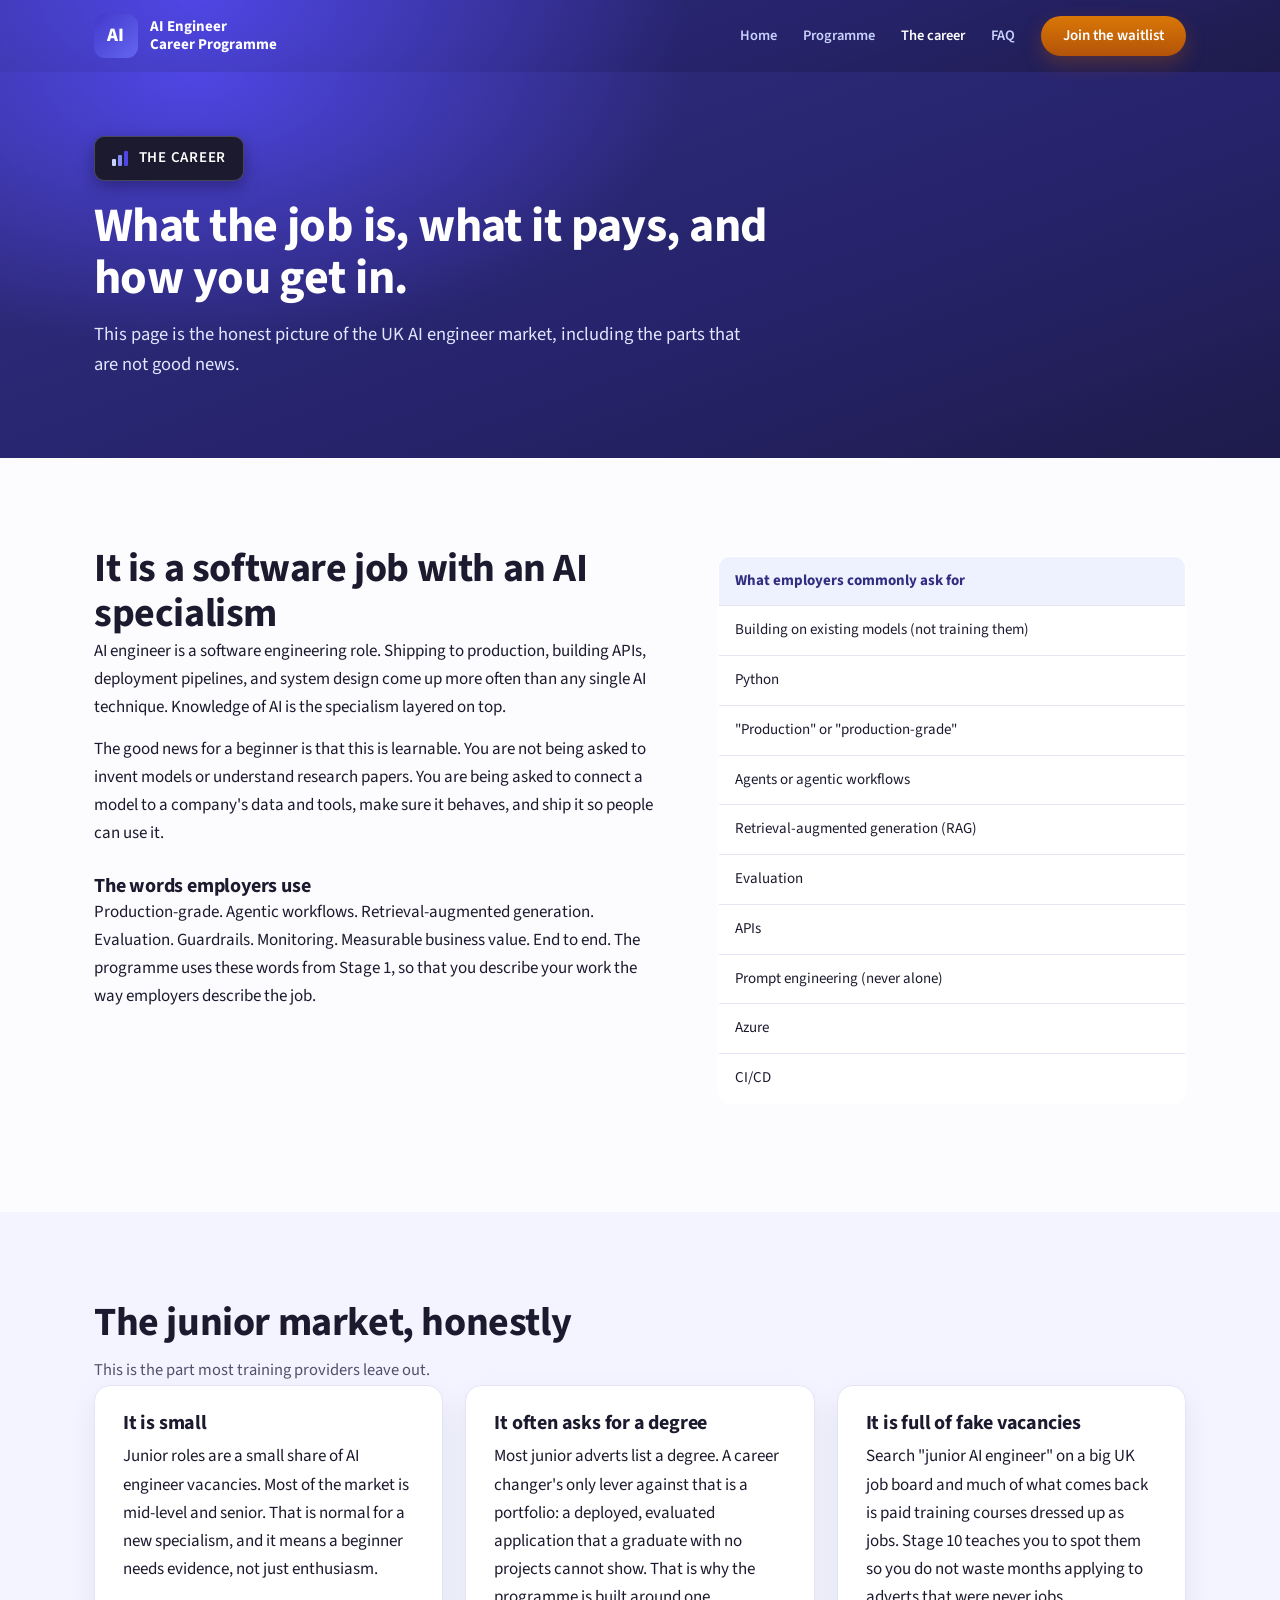
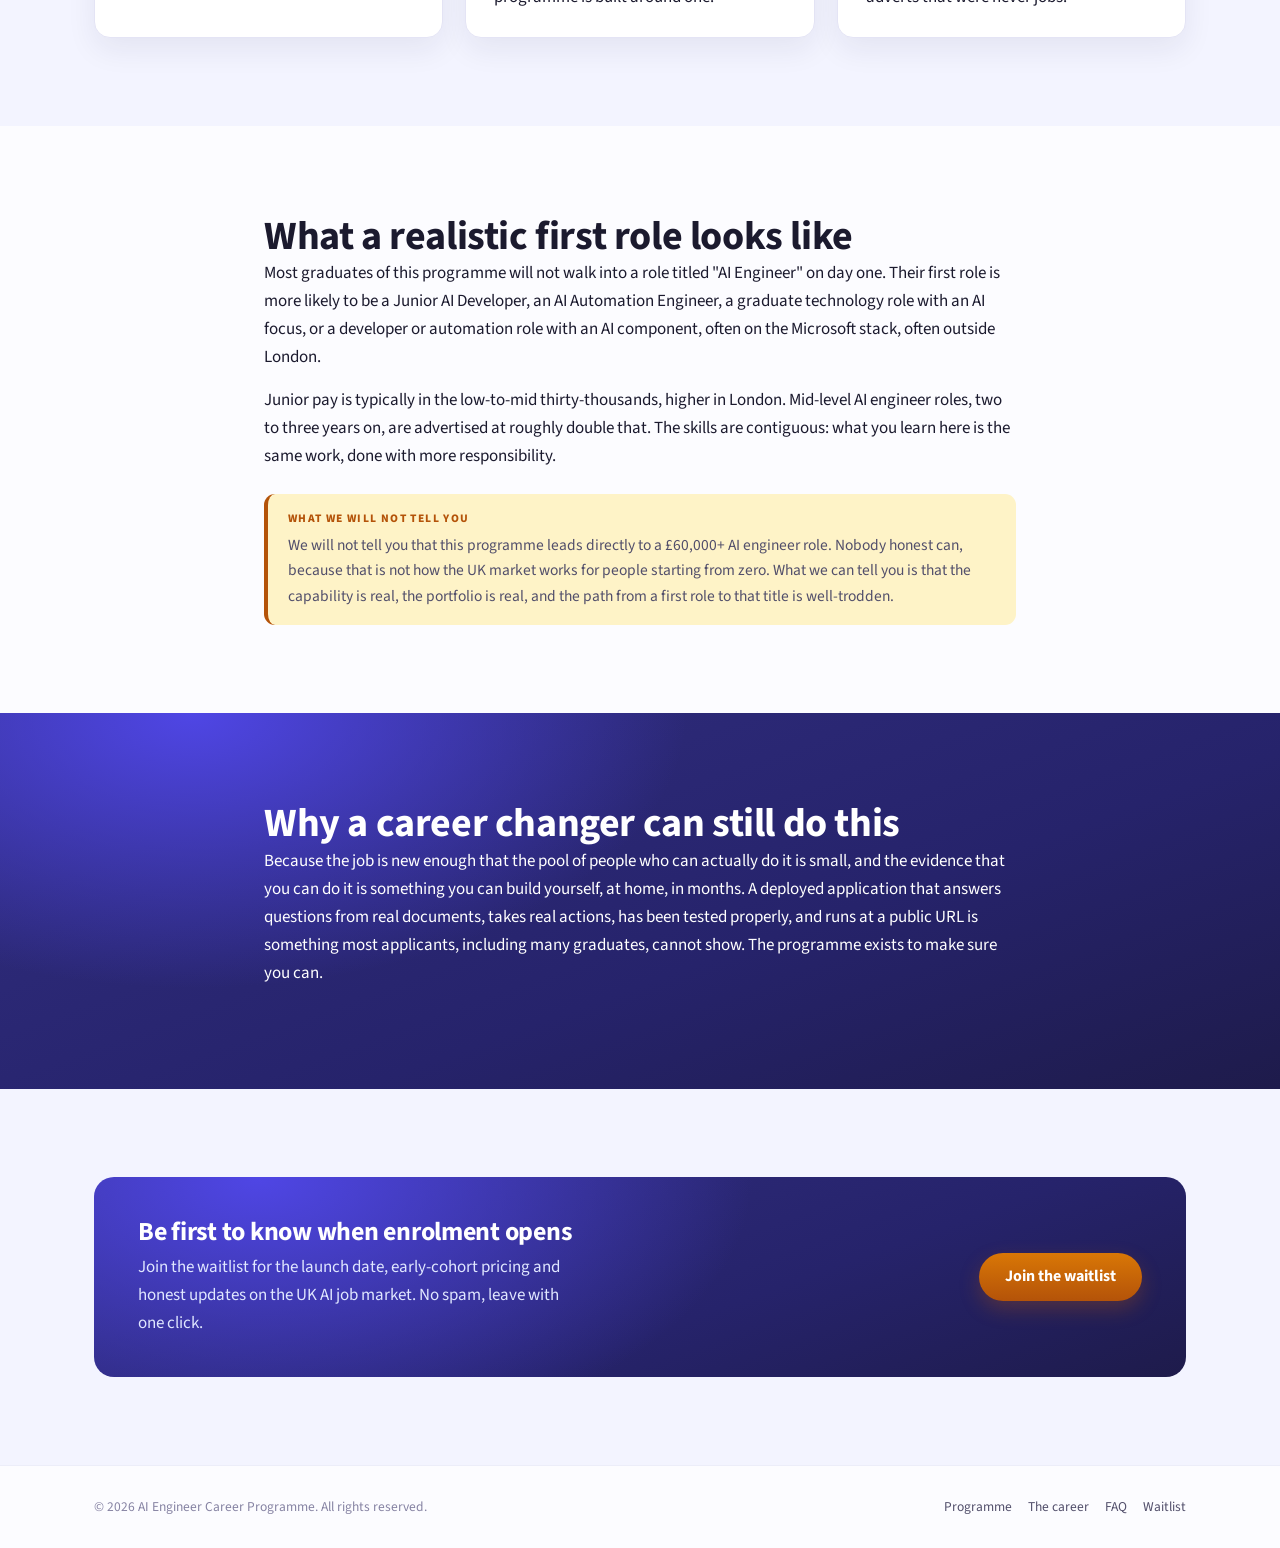
==== commit c58cd4f4: "Remove references to the 50-advert job analysis Drops mentions of the September 2026 analysis of 50 " ====
--- a/career.html
+++ b/career.html
@@ -4,9 +4,9 @@
 <meta charset="UTF-8">
 <meta name="viewport" content="width=device-width, initial-scale=1.0">
 <title>The AI engineer career in the UK — an honest picture for beginners</title>
-<meta name="description" content="What UK AI engineer jobs really involve, what juniors are paid, why the junior market is hard, and how a career changer gets in anyway. Based on an analysis of real job adverts.">
+<meta name="description" content="What UK AI engineer jobs really involve, what juniors are paid, why the junior market is hard, and how a career changer gets in anyway.">
 <meta property="og:title" content="The AI engineer career in the UK — an honest picture for beginners">
-<meta property="og:description" content="What UK AI engineer jobs really involve, what juniors are paid, why the junior market is hard, and how a career changer gets in anyway. Based on an analysis of real job adverts.">
+<meta property="og:description" content="What UK AI engineer jobs really involve, what juniors are paid, why the junior market is hard, and how a career changer gets in anyway.">
 <meta property="og:type" content="website">
 <meta property="og:image" content="/img/hero.jpg">
 <link rel="icon" href="/favicon.svg" type="image/svg+xml">
@@ -30,33 +30,31 @@
 <div class="cover"><div class="container">
 <span class="badge on-dark"><i><span></span><span></span><span></span></i>The career</span>
 <h1>What the job is, what it pays, and how you get in.</h1>
-<p class="sub">We designed this programme by reading UK AI engineer job adverts, not by guessing. This page is what we found, including the parts that are not good news.</p>
+<p class="sub">This page is the honest picture of the UK AI engineer market, including the parts that are not good news.</p>
 </div></div>
 <section><div class="container">
 <div class="split">
 <div>
 <h2>It is a software job with an AI specialism</h2>
-<p>The clearest finding from the adverts: AI engineer is a software engineering role. Shipping to production, building APIs, deployment pipelines, and system design come up more often than any single AI technique. Knowledge of AI is the specialism layered on top.</p>
+<p>AI engineer is a software engineering role. Shipping to production, building APIs, deployment pipelines, and system design come up more often than any single AI technique. Knowledge of AI is the specialism layered on top.</p>
 <p>The good news for a beginner is that this is learnable. You are not being asked to invent models or understand research papers. You are being asked to connect a model to a company's data and tools, make sure it behaves, and ship it so people can use it.</p>
 <h3 style="margin-top:28px">The words employers use</h3>
-<p>Production-grade. Agentic workflows. Retrieval-augmented generation. Evaluation. Guardrails. Monitoring. Measurable business value. End to end. The programme uses these words from Stage 1, so that you describe your work the way the adverts describe the job.</p>
+<p>Production-grade. Agentic workflows. Retrieval-augmented generation. Evaluation. Guardrails. Monitoring. Measurable business value. End to end. The programme uses these words from Stage 1, so that you describe your work the way employers describe the job.</p>
 </div>
 <div>
 <div class="tablewrap"><table>
-<tr><th>What adverts ask for</th><th>Share of adverts</th></tr>
-<tr><td>Building on existing models (not training them)</td><td class="pct">78%</td></tr>
-<tr><td>Python</td><td class="pct">78%</td></tr>
-<tr><td>"Production" or "production-grade"</td><td class="pct">70%</td></tr>
-<tr><td>Agents or agentic workflows</td><td class="pct">66%</td></tr>
-<tr><td>Retrieval-augmented generation (RAG)</td><td class="pct">52%</td></tr>
-<tr><td>Evaluation</td><td class="pct">50%</td></tr>
-<tr><td>APIs</td><td class="pct">40%</td></tr>
-<tr><td>Prompt engineering (never alone)</td><td class="pct">38%</td></tr>
-<tr><td>Azure</td><td class="pct">34%</td></tr>
-<tr><td>CI/CD</td><td class="pct">32%</td></tr>
-<tr><td>Pure classical machine learning</td><td class="pct">0%</td></tr>
+<tr><th>What employers commonly ask for</th></tr>
+<tr><td>Building on existing models (not training them)</td></tr>
+<tr><td>Python</td></tr>
+<tr><td>"Production" or "production-grade"</td></tr>
+<tr><td>Agents or agentic workflows</td></tr>
+<tr><td>Retrieval-augmented generation (RAG)</td></tr>
+<tr><td>Evaluation</td></tr>
+<tr><td>APIs</td></tr>
+<tr><td>Prompt engineering (never alone)</td></tr>
+<tr><td>Azure</td></tr>
+<tr><td>CI/CD</td></tr>
 </table></div>
-<p style="font-size:13.5px;color:var(--ink-faint)">From our analysis of 50 UK AI engineer job adverts, September 2026. We re-run it before every cohort.</p>
 </div>
 </div>
 </div></section>
@@ -64,7 +62,7 @@
 <h2>The junior market, honestly</h2>
 <p class="lede">This is the part most training providers leave out.</p>
 <div class="grid c3">
-<div class="card"><h3>It is small</h3><p>Fewer than one in five adverts was for a junior. Most of the market is mid-level and senior. That is normal for a new specialism, and it means a beginner needs evidence, not just enthusiasm.</p></div>
+<div class="card"><h3>It is small</h3><p>Junior roles are a small share of AI engineer vacancies. Most of the market is mid-level and senior. That is normal for a new specialism, and it means a beginner needs evidence, not just enthusiasm.</p></div>
 <div class="card"><h3>It often asks for a degree</h3><p>Most junior adverts list a degree. A career changer's only lever against that is a portfolio: a deployed, evaluated application that a graduate with no projects cannot show. That is why the programme is built around one.</p></div>
 <div class="card"><h3>It is full of fake vacancies</h3><p>Search "junior AI engineer" on a big UK job board and much of what comes back is paid training courses dressed up as jobs. Stage 10 teaches you to spot them so you do not waste months applying to adverts that were never jobs.</p></div>
 </div>
@@ -72,7 +70,7 @@
 <section><div class="container narrow">
 <h2>What a realistic first role looks like</h2>
 <p>Most graduates of this programme will not walk into a role titled "AI Engineer" on day one. Their first role is more likely to be a Junior AI Developer, an AI Automation Engineer, a graduate technology role with an AI focus, or a developer or automation role with an AI component, often on the Microsoft stack, often outside London.</p>
-<p>Stated junior pay in the adverts we analysed was typically in the low-to-mid thirty-thousands, higher in London. Mid-level AI engineer roles, two to three years on, were advertised at roughly double that. The skills are contiguous: what you learn here is the same work, done with more responsibility.</p>
+<p>Junior pay is typically in the low-to-mid thirty-thousands, higher in London. Mid-level AI engineer roles, two to three years on, are advertised at roughly double that. The skills are contiguous: what you learn here is the same work, done with more responsibility.</p>
 <div class="note warn" style="margin-top:24px">
 <div class="nt">What we will not tell you</div>
 <p>We will not tell you that this programme leads directly to a &pound;60,000+ AI engineer role. Nobody honest can, because that is not how the UK market works for people starting from zero. What we can tell you is that the capability is real, the portfolio is real, and the path from a first role to that title is well-trodden.</p>
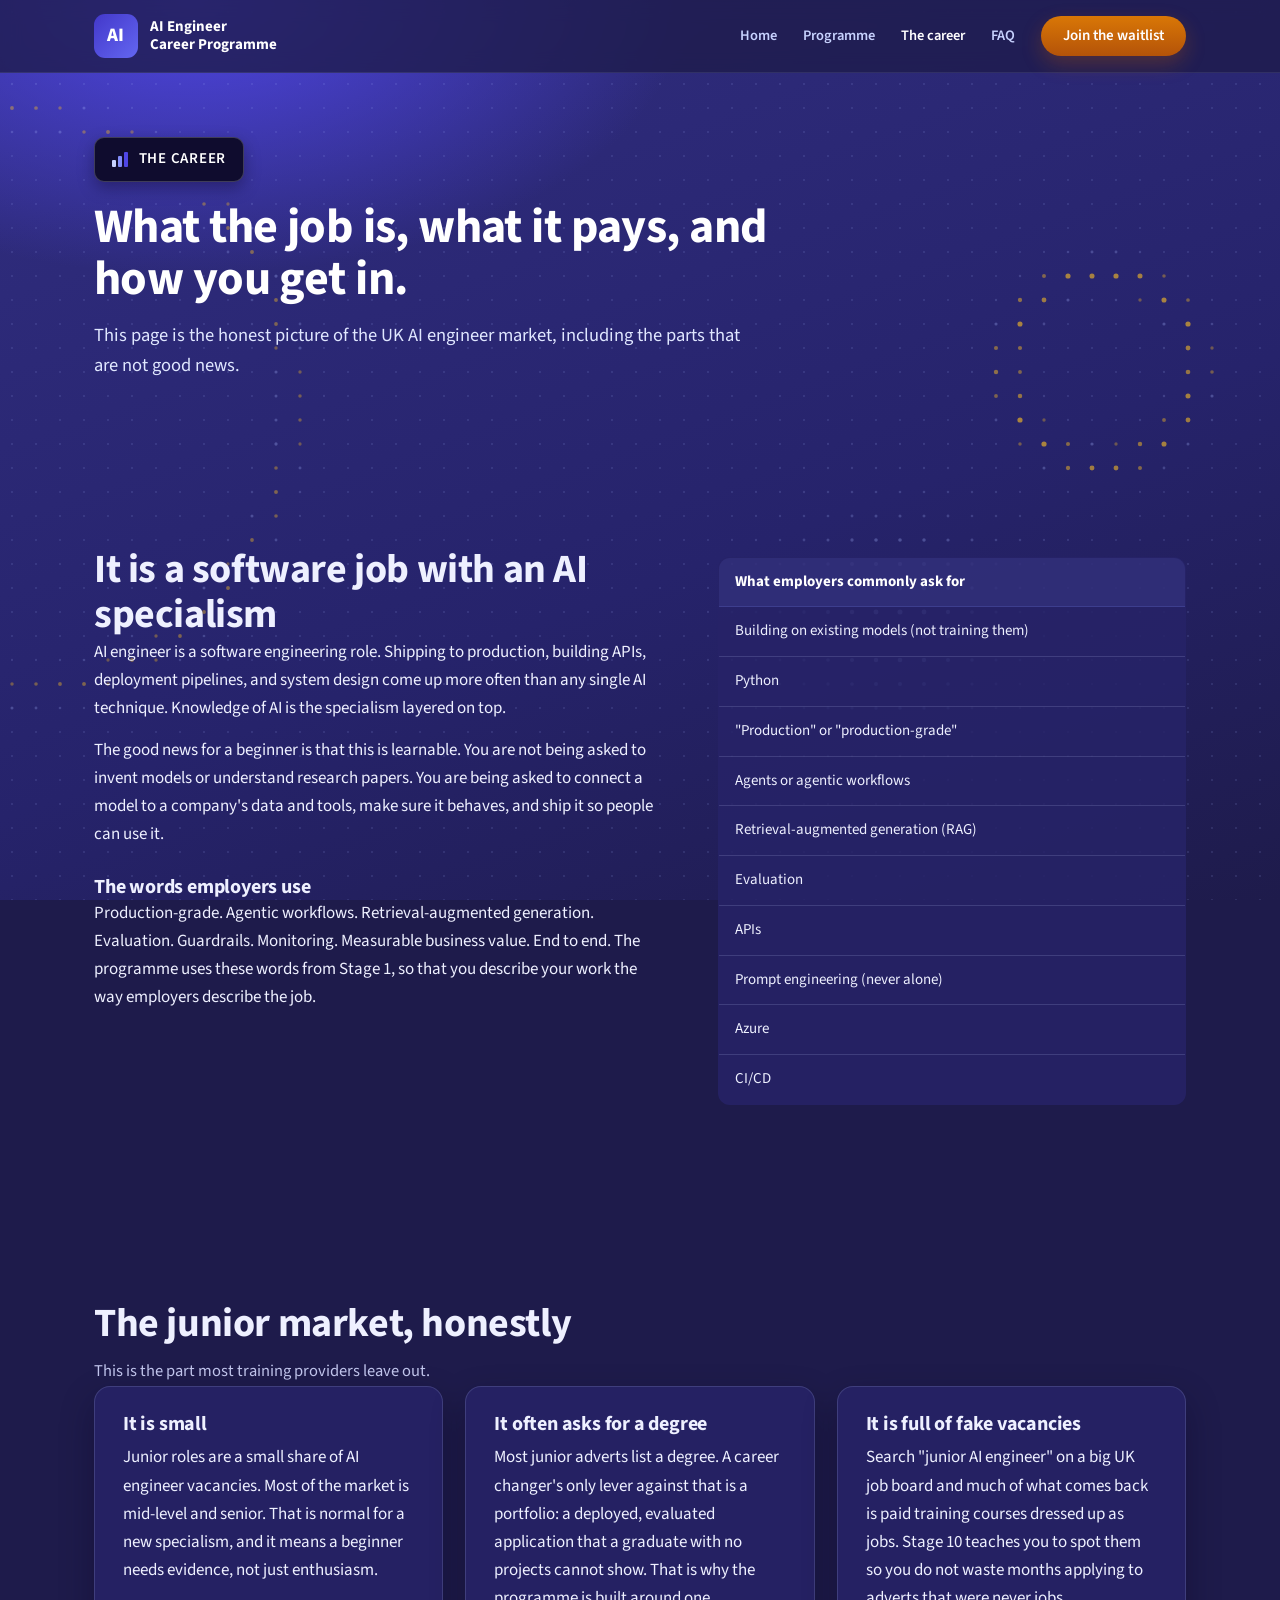
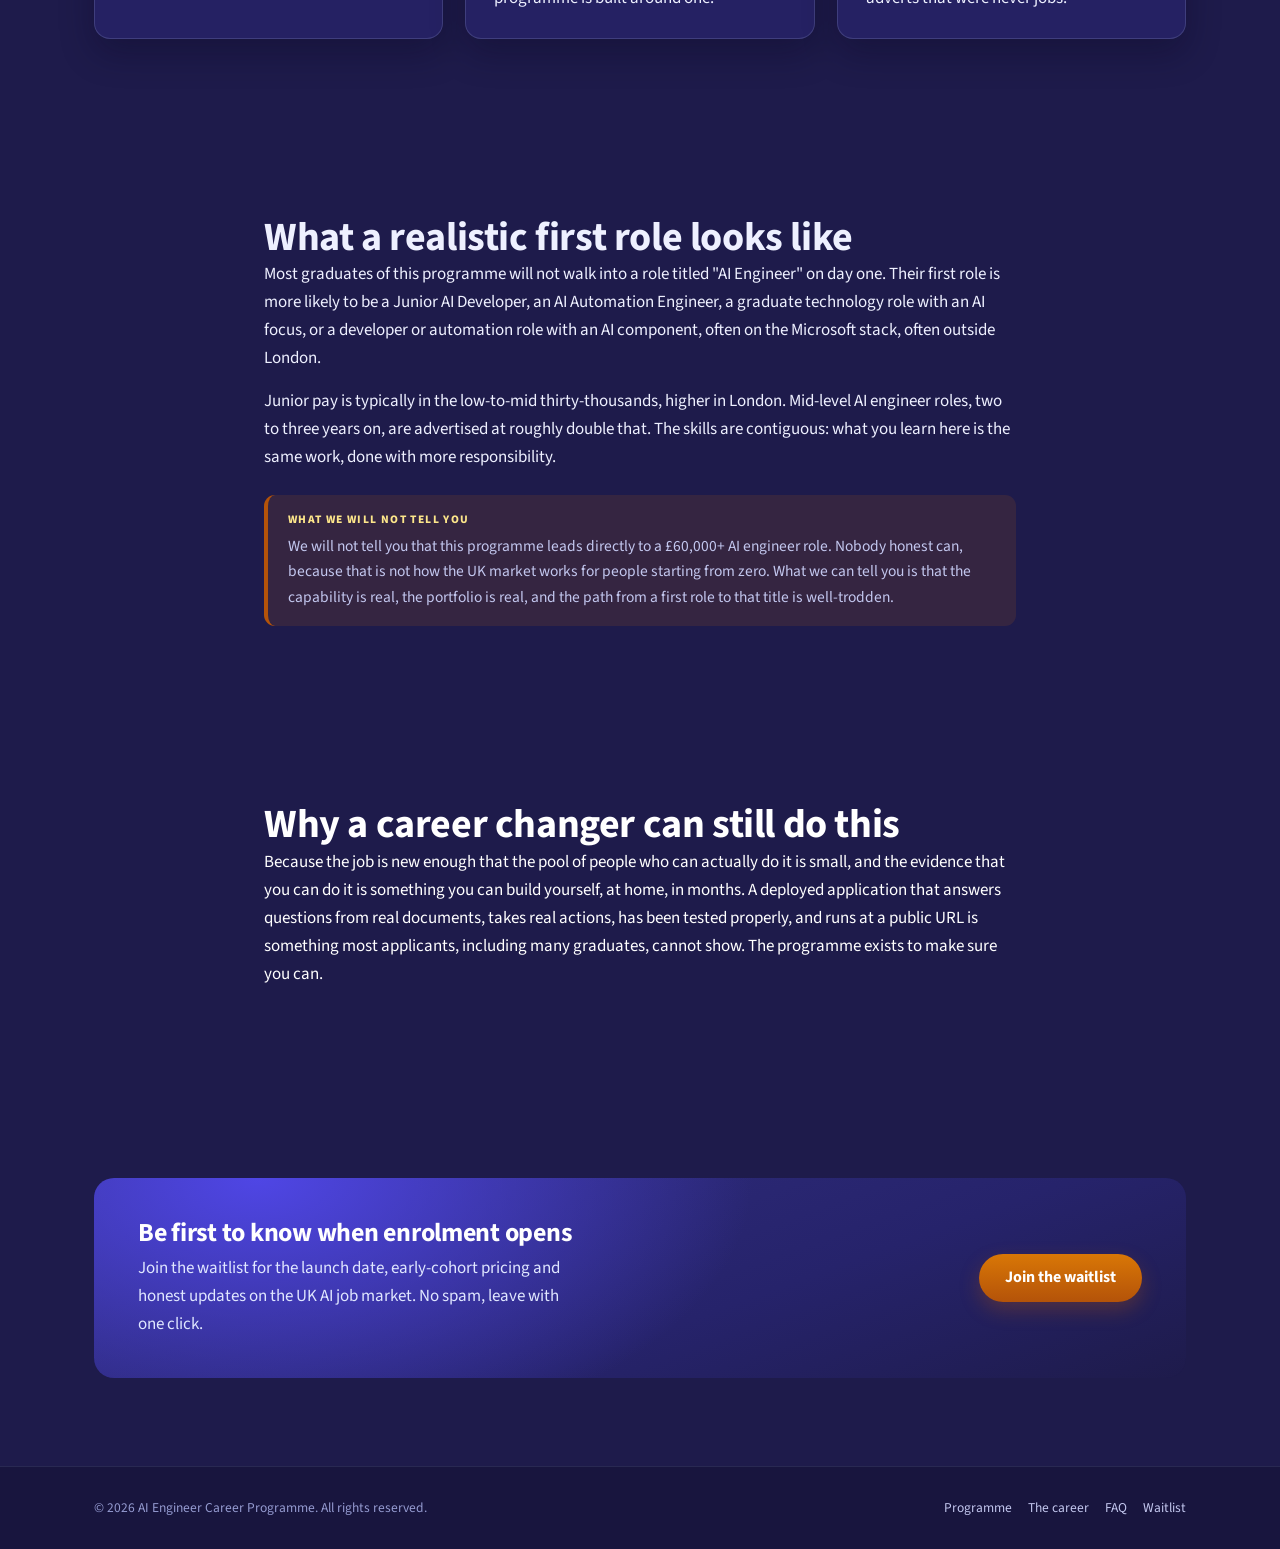
==== commit f8375cc5: "Dark site theme with signal-grid background; remove photos Every page now sits on the indigo backgro" ====
--- a/career.html
+++ b/career.html
@@ -92,5 +92,6 @@
 </div></footer>
 <div class="sticky-cta"><a class="btn btn-accent" href="/waitlist">Join the waitlist &middot; enrolment opening soon</a></div>
 <script src="/app.js"></script>
+<script src="/signal.js"></script>
 </body>
 </html>
--- a/styles.css
+++ b/styles.css
@@ -4,14 +4,15 @@
 :root{
   --i950:#1e1b4b;--i900:#312e81;--i800:#3730a3;--i700:#4338ca;--i600:#4f46e5;--i500:#6366f1;
   --i400:#818cf8;--i300:#a5b4fc;--i200:#c7d2fe;--i100:#e0e7ff;--i50:#eef2ff;
-  --ink:#1b1a2e;--ink-soft:#524f6b;--ink-faint:#8683a3;
-  --bg:#fcfcff;--tint:#f3f4ff;--tint-2:#e7e9ff;--card:#fff;--line:#e4e4f5;--line-soft:#ecedf9;
+  --ink:#eef0ff;--ink-soft:#c3c7ee;--ink-faint:#959bd0;--ink-dark:#16133a;
+  --bg:#1e1b4b;--tint:rgba(129,140,248,.1);--tint-2:rgba(129,140,248,.18);--card:rgba(39,35,104,.86);--line:rgba(199,210,254,.16);--line-soft:rgba(199,210,254,.1);
+  --panel-soft:rgba(255,255,255,.04);
   --accent:#b45309;--accent-2:#d97706;--accent-soft:#fde68a;--accent-pale:#fef3c7;
-  --green:#15803d;--red:#b91c1c;
+  --green:#4ade80;--red:#f87171;
   --dark-bg:#1e1b4b;
   --dark-grad:radial-gradient(900px 500px at 15% 0%,#4f46e5 0%,transparent 55%),linear-gradient(160deg,#312e81 0%,#26236b 60%,#1e1b4b 100%);
-  --shadow-card:0 12px 30px rgba(30,27,75,.07);
-  --shadow-lift:0 14px 28px rgba(30,27,75,.12);
+  --shadow-card:0 14px 34px rgba(8,5,30,.32);
+  --shadow-lift:0 18px 36px rgba(8,5,30,.42);
 }
 *{box-sizing:border-box}
 html{scroll-behavior:smooth;scroll-padding-top:90px;-webkit-text-size-adjust:100%}
@@ -52,8 +53,8 @@
 .btn-accent:hover{color:#fff;box-shadow:0 12px 26px rgba(180,83,9,.42)}
 .btn-primary{background:var(--i700);color:#fff;box-shadow:0 8px 20px rgba(67,56,202,.28)}
 .btn-primary:hover{background:var(--i800);color:#fff}
-.btn-white{background:#fff;color:var(--i800)}
-.btn-white:hover{color:var(--i900)}
+.btn-white{background:rgba(255,255,255,.1);color:#fff;border:1.5px solid rgba(255,255,255,.4)}
+.btn-white:hover{color:#fff;border-color:#fff}
 .btn-ghost{background:transparent;color:#fff;border:1.5px solid rgba(255,255,255,.55)}
 .btn-ghost:hover{border-color:#fff;color:#fff}
 .btn-block{display:block;width:100%;text-align:center;border-radius:14px;padding:17px;font-size:17px}
@@ -73,23 +74,12 @@
 
 /* hero */
 .hero{background-color:var(--dark-bg);background-image:var(--dark-grad);color:#fff;padding:64px 0 84px;position:relative;overflow:hidden}
-.hero .orb{position:absolute;right:-90px;bottom:-140px;width:560px;height:560px;border-radius:50%;background-size:cover;background-position:center;opacity:.2;mix-blend-mode:luminosity;pointer-events:none}
 .hero .container{display:grid;grid-template-columns:repeat(auto-fit,minmax(min(100%,420px),1fr));gap:56px;align-items:start;position:relative;z-index:2}
 .hero h1{color:#fff;font-size:clamp(38px,4.6vw,58px);line-height:1.06;letter-spacing:-.012em;margin:0 0 20px}
 .hero .sub{font-size:18.5px;color:var(--i100);max-width:52ch;margin:0 0 26px;line-height:1.6}
 .ticks{list-style:none;margin:0 0 30px;padding:0;display:grid;gap:12px}
 .ticks li{display:flex;align-items:flex-start;gap:12px;font-size:16px;color:#eef0ff}
 .ticks li::before{content:"✓";flex:none;width:21px;height:21px;margin-top:3px;background:#2ba05c;color:#fff;border-radius:50%;font-size:12px;display:flex;align-items:center;justify-content:center;font-weight:700}
-.hero-photo{margin:0 0 26px;border-radius:20px;box-shadow:0 24px 48px rgba(10,3,32,.45);max-width:560px;border:1px solid rgba(255,255,255,.14);position:relative;overflow:hidden}
-.hero-photo img{width:100%;height:240px;object-fit:cover}
-.hero-photo .bars{position:absolute;left:0;right:0;bottom:0;background:linear-gradient(180deg,rgba(30,27,75,0),rgba(30,27,75,.9));padding:52px 18px 16px;display:flex;align-items:flex-end}
-.hero-photo .bars div{background:rgba(255,255,255,.13);backdrop-filter:blur(6px);border:1px solid rgba(255,255,255,.2);border-radius:12px;padding:10px 12px;display:flex;align-items:flex-end;gap:4px;height:54px}
-.hero-photo .bars span{width:7px;border-radius:2px;background:var(--i200)}
-.hero-photo .bars span:nth-child(1){height:38%;background:var(--accent-soft)}
-.hero-photo .bars span:nth-child(2){height:62%;background:var(--accent-soft)}
-.hero-photo .bars span:nth-child(3){height:48%}
-.hero-photo .bars span:nth-child(4){height:82%}
-.hero-photo .bars span:nth-child(5){height:100%;background:#fff}
 
 /* hero side card */
 .side-card{background:#fff;color:var(--ink);border-radius:22px;padding:32px 30px;box-shadow:0 32px 64px rgba(10,3,32,.5);border-top:5px solid var(--accent)}
@@ -156,8 +146,6 @@
 .truth ol{list-style:none;margin:0;padding:0;display:grid;gap:12px}
 .truth ol li{display:flex;gap:14px;align-items:center;font-size:16.5px;font-weight:600;color:var(--ink)}
 .truth ol li b{flex:none;width:38px;height:38px;border-radius:10px;background:var(--i900);color:#fff;font-size:14px;display:flex;align-items:center;justify-content:center}
-.truth .photo{border-radius:14px;overflow:hidden;height:160px}
-.truth .photo img{width:100%;height:100%;object-fit:cover}
 .truth .stat{background:var(--i50);border:1px solid var(--i100);border-radius:12px;padding:14px 16px;font-size:15px;color:var(--i900)}
 .truth .stat b{font-size:22px;display:block;color:var(--i700)}
 
@@ -245,7 +233,6 @@
 .support-list .card p{font-size:15px;color:var(--ink-soft)}
 .support-list .card .ic{margin:0}
 .steps-mini{background:linear-gradient(160deg,var(--i900),var(--i950));color:#fff;border-radius:20px;padding:30px 28px;box-shadow:0 28px 60px rgba(30,14,72,.26);position:relative;overflow:hidden}
-.steps-mini img{position:absolute;inset:0;width:100%;height:100%;object-fit:cover;opacity:.16;mix-blend-mode:luminosity}
 .steps-mini>div{position:relative}
 .steps-mini .k{font-size:12px;font-weight:700;letter-spacing:.12em;text-transform:uppercase;color:var(--i300);margin-bottom:18px}
 .steps-mini ol{list-style:none;margin:0;padding:0;display:grid;gap:18px}
@@ -264,7 +251,6 @@
 .finish h3{font-size:26px;margin-bottom:12px}
 .finish p{color:var(--i100);font-size:16px}
 .finish .art{border-radius:18px;overflow:hidden;border:1px solid rgba(255,255,255,.2);box-shadow:0 24px 48px rgba(10,3,32,.45);position:relative;min-height:260px}
-.finish .art img{width:100%;height:100%;object-fit:cover;position:absolute;inset:0}
 .finish .art div{position:relative;padding:22px;background:linear-gradient(180deg,rgba(30,27,75,.15),rgba(30,27,75,.85));height:100%;min-height:260px;display:flex;flex-direction:column;justify-content:flex-end;gap:8px}
 .finish .art span{background:rgba(255,255,255,.14);border:1px solid rgba(255,255,255,.25);border-radius:999px;padding:6px 14px;font-size:13.5px;font-weight:600;display:inline-block;width:max-content}
 
@@ -458,3 +444,41 @@
   [data-reveal]{opacity:1;transform:none;transition:none}
   .btn{transition:none}
 }
+
+/* ---------- dark site theme ----------
+   Every page sits on the indigo night sky, with the signal grid (signal.js) drawn behind it.
+   Sections are transparent so the grid shows through; panels are translucent indigo. */
+canvas.signal-bg{position:fixed;inset:0;width:100vw;height:100vh;z-index:-1;pointer-events:none;background-color:var(--dark-bg);background-image:var(--dark-grad)}
+body{background-color:var(--dark-bg)}
+a{color:var(--i300)}
+a:hover{color:#fff}
+::selection{background:rgba(129,140,248,.45);color:#fff}
+.site-header{background:rgba(30,27,75,.78);backdrop-filter:blur(10px);-webkit-backdrop-filter:blur(10px);border-bottom:1px solid var(--line-soft)}
+.hero,.cover,.dark-block,section.dark,section.tint,section.fade,section.fade-down,section.sweep,.facts-wrap{background:transparent}
+.badge,.pills li,.hours span{background:#0f0c2e;border:1px solid rgba(255,255,255,.14)}
+.hl{color:var(--ink-dark)}
+
+/* translucent panels instead of white cards */
+.side-card,.facts,.ladder,.side-roles div,.acc,.tool{background:var(--card);border-color:var(--line)}
+.side-card{border-top-color:var(--accent);backdrop-filter:blur(6px)}
+.side-card h3,.facts .v,th{color:#fff}
+.side-card .quote,.card .ic,.truth .stat,.acc-note,.chip,.module p.aside,.note,th{background:var(--tint);border-color:var(--tint-2)}
+.side-card .quote p,.truth .stat,.module p.aside{color:var(--i100)}
+.side-card .leave li b,.truth ol li b,.route .route-list b,.module .num{background:var(--i600)}
+.card .ic,.truth .stat b,.ladder .v,.side-roles b,.stage .n,.chip,.note .nt,td.pct{color:var(--i300)}
+.facts .viz span{background:var(--i400)}
+.facts .viz.slider div::after{border-color:var(--i400)}
+.ladder>div{background:var(--panel-soft);border-color:var(--line)}
+.stage{background:var(--panel-soft)}
+.module::before{border-color:var(--i950)}
+.module li::before{background:var(--tint-2);color:var(--i200)}
+.note.warn{background:rgba(217,119,6,.12)}
+.note.warn .nt{color:var(--accent-soft)}
+.wl-form input,.wl-form select{background:rgba(255,255,255,.06);color:var(--ink);border-color:var(--line)}
+.wl-form select option{background:var(--dark-bg);color:var(--ink)}
+.wl-form input:focus,.wl-form select:focus{border-color:var(--i400);box-shadow:0 0 0 3px rgba(129,140,248,.25)}
+.finish .art{background:linear-gradient(160deg,rgba(79,70,229,.35),rgba(30,27,75,.6))}
+.finish .art div{background:none}
+footer{background:rgba(22,19,58,.7);border-top-color:var(--line-soft)}
+footer a:hover{color:#fff}
+.side-card .leave .k,.facts .k,.truth .k,.ladder .t,.tool .order,.steps4 .when,.route .route-list small,.module h3 .tag{color:#fbbf24}
